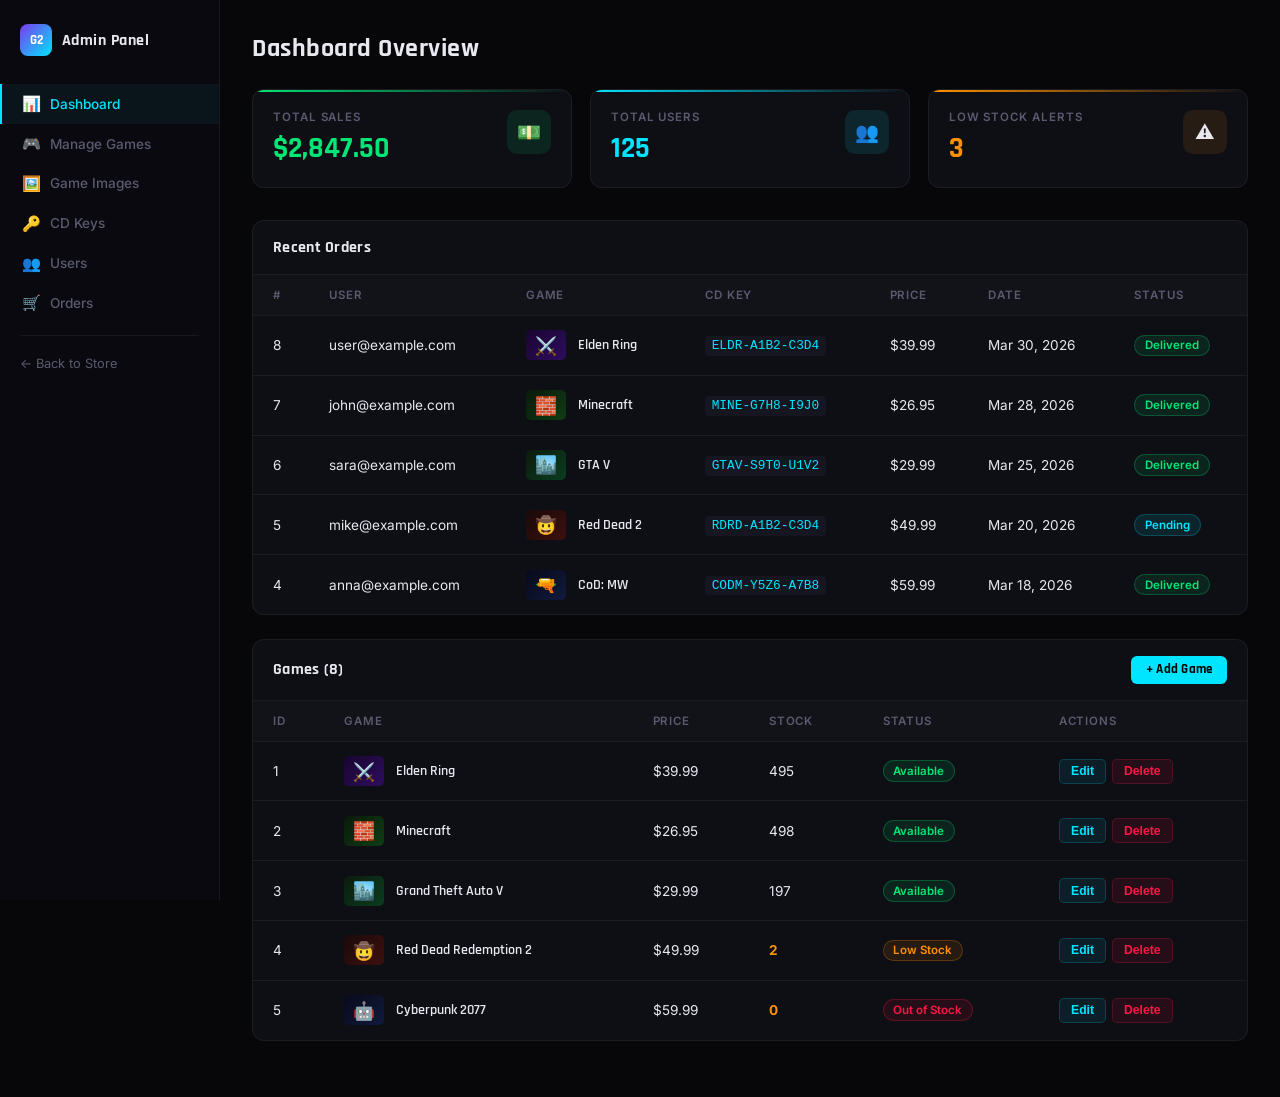
==== admin.html @ 98e9fcae "Add files via upload" ====
<!DOCTYPE html>
<html lang="en">
<head>
<meta charset="UTF-8">
<meta name="viewport" content="width=device-width,initial-scale=1">
<title>Admin Panel — GameHub Online Store</title>
<link href="https://fonts.googleapis.com/css2?family=Rajdhani:wght@500;600;700&family=Inter:wght@300;400;500;600&display=swap" rel="stylesheet">
<link rel="stylesheet" href="css/admin.css">
</head>
<body>

<!-- Sidebar -->
<aside class="sidebar">
  <div class="sidebar-logo">
    <div class="logo-mark">G2</div>
    <span class="logo-text">Admin Panel</span>
  </div>

  <a href="#" class="nav-item active"><span class="nav-icon">📊</span>Dashboard</a>
  <a href="#" class="nav-item"><span class="nav-icon">🎮</span>Manage Games</a>
  <a href="#" class="nav-item"><span class="nav-icon">🖼️</span>Game Images</a>
  <a href="#" class="nav-item"><span class="nav-icon">🔑</span>CD Keys</a>
  <a href="#" class="nav-item"><span class="nav-icon">👥</span>Users</a>
  <a href="#" class="nav-item"><span class="nav-icon">🛒</span>Orders</a>

  <div class="nav-divider"></div>
  <a href="index.html" class="nav-back">← Back to Store</a>
</aside>

<!-- Main -->
<main class="main">
  <h1 class="page-title">Dashboard Overview</h1>

  <!-- Stats -->
  <div class="stats-grid">
    <div class="stat-card sales">
      <div>
        <div class="stat-label">Total Sales</div>
        <div class="stat-value green">$2,847.50</div>
      </div>
      <div class="stat-icon si-green">💵</div>
    </div>
    <div class="stat-card users">
      <div>
        <div class="stat-label">Total Users</div>
        <div class="stat-value blue">125</div>
      </div>
      <div class="stat-icon si-blue">👥</div>
    </div>
    <div class="stat-card stock">
      <div>
        <div class="stat-label">Low Stock Alerts</div>
        <div class="stat-value orange">3</div>
      </div>
      <div class="stat-icon si-orange">⚠️</div>
    </div>
  </div>

  <!-- Recent Orders -->
  <div class="panel">
    <div class="panel-header">
      <span class="panel-title">Recent Orders</span>
    </div>
    <table>
      <thead>
        <tr>
          <th>#</th>
          <th>User</th>
          <th>Game</th>
          <th>CD Key</th>
          <th>Price</th>
          <th>Date</th>
          <th>Status</th>
        </tr>
      </thead>
      <tbody>
        <tr>
          <td>8</td>
          <td>user@example.com</td>
          <td><div class="game-cell"><div class="game-mini-img g1">⚔️</div><span class="game-mini-name">Elden Ring</span></div></td>
          <td><code>ELDR-A1B2-C3D4</code></td>
          <td>$39.99</td>
          <td>Mar 30, 2026</td>
          <td><span class="badge badge-green">Delivered</span></td>
        </tr>
        <tr>
          <td>7</td>
          <td>john@example.com</td>
          <td><div class="game-cell"><div class="game-mini-img g2">🧱</div><span class="game-mini-name">Minecraft</span></div></td>
          <td><code>MINE-G7H8-I9J0</code></td>
          <td>$26.95</td>
          <td>Mar 28, 2026</td>
          <td><span class="badge badge-green">Delivered</span></td>
        </tr>
        <tr>
          <td>6</td>
          <td>sara@example.com</td>
          <td><div class="game-cell"><div class="game-mini-img g3">🏙️</div><span class="game-mini-name">GTA V</span></div></td>
          <td><code>GTAV-S9T0-U1V2</code></td>
          <td>$29.99</td>
          <td>Mar 25, 2026</td>
          <td><span class="badge badge-green">Delivered</span></td>
        </tr>
        <tr>
          <td>5</td>
          <td>mike@example.com</td>
          <td><div class="game-cell"><div class="game-mini-img g4">🤠</div><span class="game-mini-name">Red Dead 2</span></div></td>
          <td><code>RDRD-A1B2-C3D4</code></td>
          <td>$49.99</td>
          <td>Mar 20, 2026</td>
          <td><span class="badge badge-blue">Pending</span></td>
        </tr>
        <tr>
          <td>4</td>
          <td>anna@example.com</td>
          <td><div class="game-cell"><div class="game-mini-img g5">🔫</div><span class="game-mini-name">CoD: MW</span></div></td>
          <td><code>CODM-Y5Z6-A7B8</code></td>
          <td>$59.99</td>
          <td>Mar 18, 2026</td>
          <td><span class="badge badge-green">Delivered</span></td>
        </tr>
      </tbody>
    </table>
  </div>

  <!-- Games table -->
  <div class="panel">
    <div class="panel-header">
      <span class="panel-title">Games (8)</span>
      <button class="btn-add">+ Add Game</button>
    </div>
    <table>
      <thead>
        <tr><th>ID</th><th>Game</th><th>Price</th><th>Stock</th><th>Status</th><th>Actions</th></tr>
      </thead>
      <tbody>
        <tr>
          <td>1</td>
          <td><div class="game-cell"><div class="game-mini-img g1">⚔️</div><span class="game-mini-name">Elden Ring</span></div></td>
          <td>$39.99</td>
          <td>495</td>
          <td><span class="badge badge-green">Available</span></td>
          <td><button class="btn-sm btn-edit">Edit</button><button class="btn-sm btn-del">Delete</button></td>
        </tr>
        <tr>
          <td>2</td>
          <td><div class="game-cell"><div class="game-mini-img g2">🧱</div><span class="game-mini-name">Minecraft</span></div></td>
          <td>$26.95</td>
          <td>498</td>
          <td><span class="badge badge-green">Available</span></td>
          <td><button class="btn-sm btn-edit">Edit</button><button class="btn-sm btn-del">Delete</button></td>
        </tr>
        <tr>
          <td>3</td>
          <td><div class="game-cell"><div class="game-mini-img g3">🏙️</div><span class="game-mini-name">Grand Theft Auto V</span></div></td>
          <td>$29.99</td>
          <td>197</td>
          <td><span class="badge badge-green">Available</span></td>
          <td><button class="btn-sm btn-edit">Edit</button><button class="btn-sm btn-del">Delete</button></td>
        </tr>
        <tr>
          <td>4</td>
          <td><div class="game-cell"><div class="game-mini-img g4">🤠</div><span class="game-mini-name">Red Dead Redemption 2</span></div></td>
          <td>$49.99</td>
          <td class="stock-low">2</td>
          <td><span class="badge badge-orange">Low Stock</span></td>
          <td><button class="btn-sm btn-edit">Edit</button><button class="btn-sm btn-del">Delete</button></td>
        </tr>
        <tr>
          <td>5</td>
          <td><div class="game-cell"><div class="game-mini-img g5">🤖</div><span class="game-mini-name">Cyberpunk 2077</span></div></td>
          <td>$59.99</td>
          <td class="stock-low">0</td>
          <td><span class="badge badge-red">Out of Stock</span></td>
          <td><button class="btn-sm btn-edit">Edit</button><button class="btn-sm btn-del">Delete</button></td>
        </tr>
      </tbody>
    </table>
  </div>

</main>

</body>
</html>
---- css/admin.css ----
*, *::before, *::after { margin: 0; padding: 0; box-sizing: border-box; }
:root {
  --bg: #070709; --surface: #0e0e15; --surface2: #161620;
  --sidebar: #09090f;
  --border: rgba(255,255,255,.06); --border2: rgba(255,255,255,.1);
  --accent: #00e5ff; --accent2: #7c3aed; --green: #00e676;
  --orange: #ff9100; --red: #ff1744;
  --text: #e8e8f0; --muted: #5a5a70;
}
body { font-family: 'Inter', sans-serif; background: var(--bg); color: var(--text); display: flex; min-height: 100vh; }

/* ── SIDEBAR ── */
.sidebar {
  width: 220px;
  background: var(--sidebar);
  border-right: 1px solid var(--border);
  display: flex;
  flex-direction: column;
  padding: 1.5rem 0;
  position: fixed;
  top: 0; left: 0; bottom: 0;
  z-index: 50;
}
.sidebar-logo {
  padding: 0 1.25rem 1.75rem;
  display: flex;
  align-items: center;
  gap: .6rem;
}
.logo-mark { width: 32px; height: 32px; background: linear-gradient(135deg, var(--accent2), var(--accent)); border-radius: 8px; display: flex; align-items: center; justify-content: center; font-family: 'Rajdhani', sans-serif; font-weight: 700; font-size: .82rem; color: #fff; flex-shrink: 0; }
.logo-text { font-family: 'Rajdhani', sans-serif; font-weight: 700; font-size: 1rem; color: var(--text); letter-spacing: .5px; }
.nav-item {
  display: flex;
  align-items: center;
  gap: .65rem;
  padding: .65rem 1.25rem;
  color: var(--muted);
  text-decoration: none;
  font-size: .85rem;
  font-weight: 500;
  transition: .15s;
  border-left: 2px solid transparent;
  cursor: pointer;
}
.nav-item:hover { color: var(--text); background: rgba(255,255,255,.03); }
.nav-item.active {
  color: var(--accent);
  background: rgba(0,229,255,.05);
  border-left-color: var(--accent);
}
.nav-icon { font-size: .95rem; width: 18px; text-align: center; }
.nav-divider { height: 1px; background: var(--border); margin: .75rem 1.25rem; }
.nav-back { display: flex; align-items: center; gap: .5rem; color: var(--muted); font-size: .8rem; padding: .5rem 1.25rem; text-decoration: none; }
.nav-back:hover { color: var(--text); }

/* ── MAIN ── */
.main { margin-left: 220px; flex: 1; padding: 2rem; min-width: 0; }
.page-title { font-family: 'Rajdhani', sans-serif; font-size: 1.6rem; font-weight: 700; margin-bottom: 1.5rem; letter-spacing: .5px; }

/* ── STATS ── */
.stats-grid { display: grid; grid-template-columns: repeat(3, 1fr); gap: 1.1rem; margin-bottom: 2rem; }
.stat-card {
  background: var(--surface);
  border: 1px solid var(--border);
  border-radius: 12px;
  padding: 1.25rem;
  display: flex;
  justify-content: space-between;
  align-items: flex-start;
  position: relative;
  overflow: hidden;
}
.stat-card::before {
  content: '';
  position: absolute;
  top: 0; left: 0; right: 0;
  height: 2px;
}
.stat-card.sales::before { background: linear-gradient(90deg, var(--green), transparent); }
.stat-card.users::before { background: linear-gradient(90deg, var(--accent), transparent); }
.stat-card.stock::before { background: linear-gradient(90deg, var(--orange), transparent); }
.stat-label { font-size: .72rem; font-weight: 600; color: var(--muted); text-transform: uppercase; letter-spacing: .08em; margin-bottom: .4rem; }
.stat-value { font-family: 'Rajdhani', sans-serif; font-size: 1.8rem; font-weight: 700; }
.stat-value.green { color: var(--green); }
.stat-value.blue { color: var(--accent); }
.stat-value.orange { color: var(--orange); }
.stat-icon { width: 44px; height: 44px; border-radius: 10px; display: flex; align-items: center; justify-content: center; font-size: 1.2rem; flex-shrink: 0; }
.si-green { background: rgba(0,230,118,.1); }
.si-blue { background: rgba(0,229,255,.1); }
.si-orange { background: rgba(255,145,0,.1); }

/* ── CARDS / TABLES ── */
.panel {
  background: var(--surface);
  border: 1px solid var(--border);
  border-radius: 12px;
  overflow: hidden;
  margin-bottom: 1.5rem;
}
.panel-header {
  padding: 1rem 1.25rem;
  border-bottom: 1px solid var(--border);
  display: flex;
  align-items: center;
  justify-content: space-between;
}
.panel-title { font-family: 'Rajdhani', sans-serif; font-weight: 700; font-size: 1rem; letter-spacing: .3px; }
.btn-add {
  background: var(--accent);
  color: #000;
  border: none;
  padding: .35rem .9rem;
  border-radius: 6px;
  font-family: 'Rajdhani', sans-serif;
  font-weight: 700;
  font-size: .82rem;
  cursor: pointer;
  letter-spacing: .3px;
  transition: .15s;
}
.btn-add:hover { background: #33eaff; }
table { width: 100%; border-collapse: collapse; }
th {
  padding: .8rem 1.25rem;
  text-align: left;
  font-size: .72rem;
  font-weight: 600;
  color: var(--muted);
  text-transform: uppercase;
  letter-spacing: .07em;
  border-bottom: 1px solid var(--border);
  background: rgba(255,255,255,.015);
}
td {
  padding: .9rem 1.25rem;
  border-bottom: 1px solid var(--border);
  font-size: .85rem;
  vertical-align: middle;
}
tr:last-child td { border-bottom: none; }
tr:hover td { background: rgba(255,255,255,.015); }

.game-cell { display: flex; align-items: center; gap: .75rem; }
.game-mini-img { width: 40px; height: 30px; border-radius: 5px; display: flex; align-items: center; justify-content: center; font-size: 1.1rem; flex-shrink: 0; }
.g1 { background: linear-gradient(135deg,#1a0530,#2d0d5e); }
.g2 { background: linear-gradient(135deg,#0a1a0a,#0f3d15); }
.g3 { background: linear-gradient(135deg,#0d1b0d,#0a3d1f); }
.g4 { background: linear-gradient(135deg,#1a0a0a,#3d100d); }
.g5 { background: linear-gradient(135deg,#080a1a,#101a3d); }
.game-mini-name { font-family: 'Rajdhani', sans-serif; font-weight: 600; font-size: .9rem; }

.badge { display: inline-block; padding: .18rem .6rem; border-radius: 20px; font-size: .72rem; font-weight: 600; }
.badge-green { background: rgba(0,230,118,.1); border: 1px solid rgba(0,230,118,.25); color: var(--green); }
.badge-red { background: rgba(255,23,68,.1); border: 1px solid rgba(255,23,68,.25); color: var(--red); }
.badge-blue { background: rgba(0,229,255,.1); border: 1px solid rgba(0,229,255,.2); color: var(--accent); }
.badge-orange { background: rgba(255,145,0,.1); border: 1px solid rgba(255,145,0,.25); color: var(--orange); }

.btn-sm { border: none; padding: .28rem .7rem; border-radius: 5px; font-size: .76rem; cursor: pointer; font-weight: 600; transition: .15s; }
.btn-del { background: rgba(255,23,68,.1); color: var(--red); border: 1px solid rgba(255,23,68,.2); }
.btn-del:hover { background: rgba(255,23,68,.2); }
.btn-edit { background: rgba(0,229,255,.08); color: var(--accent); border: 1px solid rgba(0,229,255,.18); margin-right: .35rem; }
.btn-edit:hover { background: rgba(0,229,255,.15); }

code { font-family: monospace; font-size: .8rem; background: var(--surface2); padding: .15rem .4rem; border-radius: 4px; color: var(--accent); }
.stock-low { color: var(--orange); font-weight: 700; }
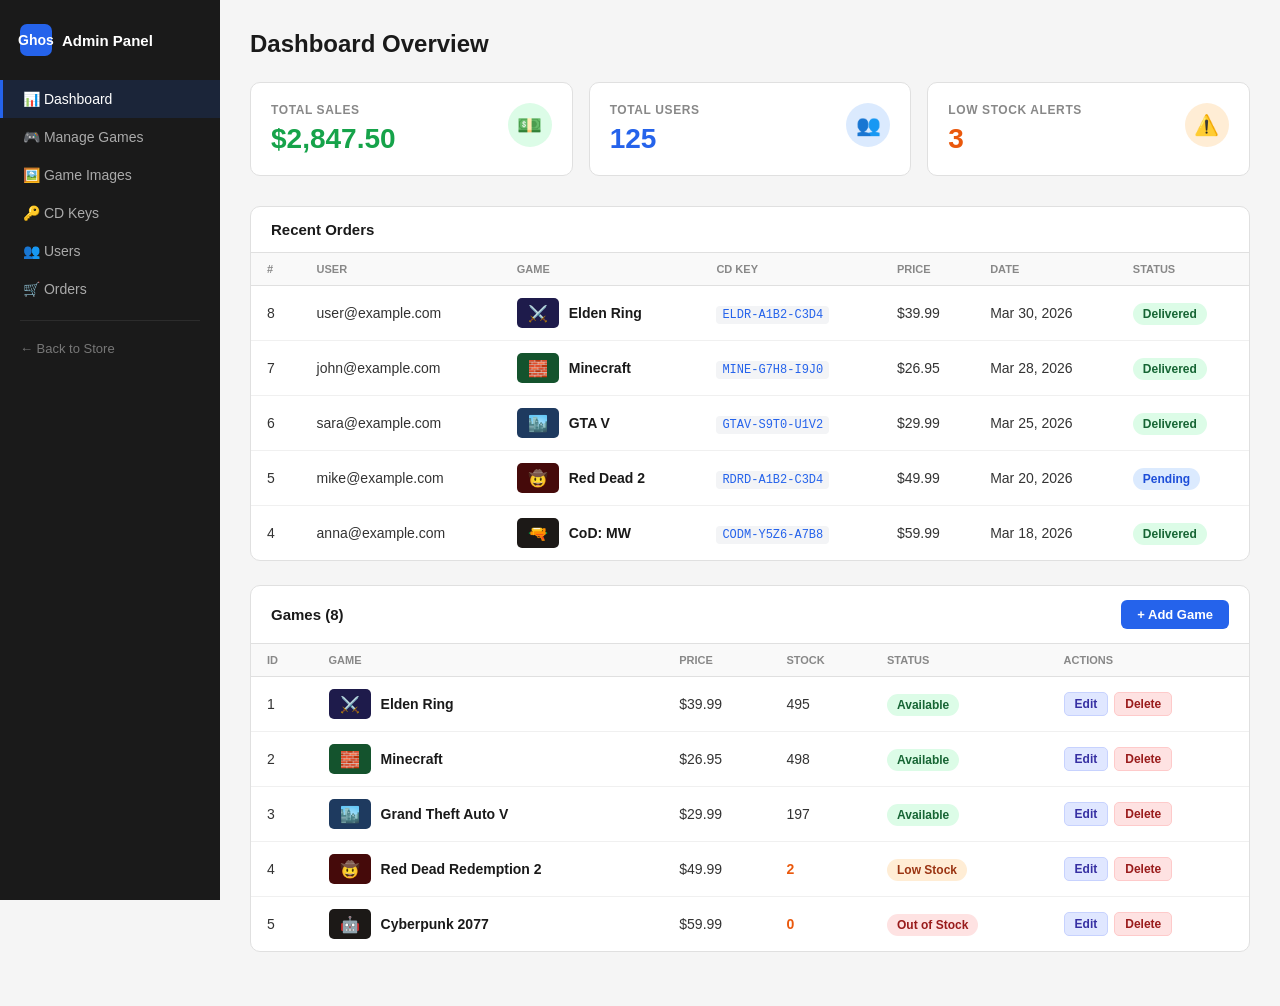
==== commit 8552a4b0: "Add files via upload" ====
--- a/admin.html
+++ b/admin.html
@@ -1,184 +1,180 @@
 <!DOCTYPE html>
 <html lang="en">
 <head>
-<meta charset="UTF-8">
-<meta name="viewport" content="width=device-width,initial-scale=1">
-<title>Admin Panel — GameHub Online Store</title>
-<link href="https://fonts.googleapis.com/css2?family=Rajdhani:wght@500;600;700&family=Inter:wght@300;400;500;600&display=swap" rel="stylesheet">
-<link rel="stylesheet" href="css/admin.css">
+    <meta charset="UTF-8">
+    <meta name="viewport" content="width=device-width, initial-scale=1.0">
+    <title>Admin Panel — GameHub Online Store</title>
+    <!-- No navbar.css — admin has its own sidebar instead -->
+    <link rel="stylesheet" href="css/admin.css">
+    <!-- Reuse badge styles from navbar.css -->
+    <link rel="stylesheet" href="css/navbar.css">
 </head>
 <body>
 
-<!-- Sidebar -->
-<aside class="sidebar">
-  <div class="sidebar-logo">
-    <div class="logo-mark">G2</div>
-    <span class="logo-text">Admin Panel</span>
-  </div>
+    <!-- SIDEBAR -->
+    <aside class="sidebar">
+        <div class="sidebar-logo">
+            <div class="logo-box">Ghos</div>
+            <span class="logo-name">Admin Panel</span>
+        </div>
+        <a href="#" class="sidebar-link active">📊 Dashboard</a>
+        <a href="#" class="sidebar-link">🎮 Manage Games</a>
+        <a href="#" class="sidebar-link">🖼️ Game Images</a>
+        <a href="#" class="sidebar-link">🔑 CD Keys</a>
+        <a href="#" class="sidebar-link">👥 Users</a>
+        <a href="#" class="sidebar-link">🛒 Orders</a>
+        <hr class="sidebar-divider">
+        <a href="index.html" class="sidebar-back">← Back to Store</a>
+    </aside>
 
-  <a href="#" class="nav-item active"><span class="nav-icon">📊</span>Dashboard</a>
-  <a href="#" class="nav-item"><span class="nav-icon">🎮</span>Manage Games</a>
-  <a href="#" class="nav-item"><span class="nav-icon">🖼️</span>Game Images</a>
-  <a href="#" class="nav-item"><span class="nav-icon">🔑</span>CD Keys</a>
-  <a href="#" class="nav-item"><span class="nav-icon">👥</span>Users</a>
-  <a href="#" class="nav-item"><span class="nav-icon">🛒</span>Orders</a>
 
-  <div class="nav-divider"></div>
-  <a href="index.html" class="nav-back">← Back to Store</a>
-</aside>
+    <!-- MAIN CONTENT -->
+    <main class="main-content">
+        <h1 class="page-title">Dashboard Overview</h1>
 
-<!-- Main -->
-<main class="main">
-  <h1 class="page-title">Dashboard Overview</h1>
+        <!-- Stats Row -->
+        <div class="stats-grid">
+            <div class="stat-card">
+                <div>
+                    <div class="stat-label">Total Sales</div>
+                    <div class="stat-value green">$2,847.50</div>
+                </div>
+                <div class="stat-icon icon-green">💵</div>
+            </div>
+            <div class="stat-card">
+                <div>
+                    <div class="stat-label">Total Users</div>
+                    <div class="stat-value blue">125</div>
+                </div>
+                <div class="stat-icon icon-blue">👥</div>
+            </div>
+            <div class="stat-card">
+                <div>
+                    <div class="stat-label">Low Stock Alerts</div>
+                    <div class="stat-value orange">3</div>
+                </div>
+                <div class="stat-icon icon-orange">⚠️</div>
+            </div>
+        </div>
 
-  <!-- Stats -->
-  <div class="stats-grid">
-    <div class="stat-card sales">
-      <div>
-        <div class="stat-label">Total Sales</div>
-        <div class="stat-value green">$2,847.50</div>
-      </div>
-      <div class="stat-icon si-green">💵</div>
-    </div>
-    <div class="stat-card users">
-      <div>
-        <div class="stat-label">Total Users</div>
-        <div class="stat-value blue">125</div>
-      </div>
-      <div class="stat-icon si-blue">👥</div>
-    </div>
-    <div class="stat-card stock">
-      <div>
-        <div class="stat-label">Low Stock Alerts</div>
-        <div class="stat-value orange">3</div>
-      </div>
-      <div class="stat-icon si-orange">⚠️</div>
-    </div>
-  </div>
+        <!-- Recent Orders Table -->
+        <div class="panel">
+            <div class="panel-header">
+                <span class="panel-title">Recent Orders</span>
+            </div>
+            <table class="data-table">
+                <thead>
+                    <tr>
+                        <th>#</th>
+                        <th>User</th>
+                        <th>Game</th>
+                        <th>CD Key</th>
+                        <th>Price</th>
+                        <th>Date</th>
+                        <th>Status</th>
+                    </tr>
+                </thead>
+                <tbody>
+                    <tr>
+                        <td>8</td>
+                        <td>user@example.com</td>
+                        <td><div class="game-cell"><div class="mini-img c1">⚔️</div><span class="mini-name">Elden Ring</span></div></td>
+                        <td><code>ELDR-A1B2-C3D4</code></td>
+                        <td>$39.99</td>
+                        <td>Mar 30, 2026</td>
+                        <td><span class="badge-green">Delivered</span></td>
+                    </tr>
+                    <tr>
+                        <td>7</td>
+                        <td>john@example.com</td>
+                        <td><div class="game-cell"><div class="mini-img c2">🧱</div><span class="mini-name">Minecraft</span></div></td>
+                        <td><code>MINE-G7H8-I9J0</code></td>
+                        <td>$26.95</td>
+                        <td>Mar 28, 2026</td>
+                        <td><span class="badge-green">Delivered</span></td>
+                    </tr>
+                    <tr>
+                        <td>6</td>
+                        <td>sara@example.com</td>
+                        <td><div class="game-cell"><div class="mini-img c3">🏙️</div><span class="mini-name">GTA V</span></div></td>
+                        <td><code>GTAV-S9T0-U1V2</code></td>
+                        <td>$29.99</td>
+                        <td>Mar 25, 2026</td>
+                        <td><span class="badge-green">Delivered</span></td>
+                    </tr>
+                    <tr>
+                        <td>5</td>
+                        <td>mike@example.com</td>
+                        <td><div class="game-cell"><div class="mini-img c4">🤠</div><span class="mini-name">Red Dead 2</span></div></td>
+                        <td><code>RDRD-A1B2-C3D4</code></td>
+                        <td>$49.99</td>
+                        <td>Mar 20, 2026</td>
+                        <td><span class="badge-blue">Pending</span></td>
+                    </tr>
+                    <tr>
+                        <td>4</td>
+                        <td>anna@example.com</td>
+                        <td><div class="game-cell"><div class="mini-img c5">🔫</div><span class="mini-name">CoD: MW</span></div></td>
+                        <td><code>CODM-Y5Z6-A7B8</code></td>
+                        <td>$59.99</td>
+                        <td>Mar 18, 2026</td>
+                        <td><span class="badge-green">Delivered</span></td>
+                    </tr>
+                </tbody>
+            </table>
+        </div>
 
-  <!-- Recent Orders -->
-  <div class="panel">
-    <div class="panel-header">
-      <span class="panel-title">Recent Orders</span>
-    </div>
-    <table>
-      <thead>
-        <tr>
-          <th>#</th>
-          <th>User</th>
-          <th>Game</th>
-          <th>CD Key</th>
-          <th>Price</th>
-          <th>Date</th>
-          <th>Status</th>
-        </tr>
-      </thead>
-      <tbody>
-        <tr>
-          <td>8</td>
-          <td>user@example.com</td>
-          <td><div class="game-cell"><div class="game-mini-img g1">⚔️</div><span class="game-mini-name">Elden Ring</span></div></td>
-          <td><code>ELDR-A1B2-C3D4</code></td>
-          <td>$39.99</td>
-          <td>Mar 30, 2026</td>
-          <td><span class="badge badge-green">Delivered</span></td>
-        </tr>
-        <tr>
-          <td>7</td>
-          <td>john@example.com</td>
-          <td><div class="game-cell"><div class="game-mini-img g2">🧱</div><span class="game-mini-name">Minecraft</span></div></td>
-          <td><code>MINE-G7H8-I9J0</code></td>
-          <td>$26.95</td>
-          <td>Mar 28, 2026</td>
-          <td><span class="badge badge-green">Delivered</span></td>
-        </tr>
-        <tr>
-          <td>6</td>
-          <td>sara@example.com</td>
-          <td><div class="game-cell"><div class="game-mini-img g3">🏙️</div><span class="game-mini-name">GTA V</span></div></td>
-          <td><code>GTAV-S9T0-U1V2</code></td>
-          <td>$29.99</td>
-          <td>Mar 25, 2026</td>
-          <td><span class="badge badge-green">Delivered</span></td>
-        </tr>
-        <tr>
-          <td>5</td>
-          <td>mike@example.com</td>
-          <td><div class="game-cell"><div class="game-mini-img g4">🤠</div><span class="game-mini-name">Red Dead 2</span></div></td>
-          <td><code>RDRD-A1B2-C3D4</code></td>
-          <td>$49.99</td>
-          <td>Mar 20, 2026</td>
-          <td><span class="badge badge-blue">Pending</span></td>
-        </tr>
-        <tr>
-          <td>4</td>
-          <td>anna@example.com</td>
-          <td><div class="game-cell"><div class="game-mini-img g5">🔫</div><span class="game-mini-name">CoD: MW</span></div></td>
-          <td><code>CODM-Y5Z6-A7B8</code></td>
-          <td>$59.99</td>
-          <td>Mar 18, 2026</td>
-          <td><span class="badge badge-green">Delivered</span></td>
-        </tr>
-      </tbody>
-    </table>
-  </div>
+        <!-- Games Table -->
+        <div class="panel">
+            <div class="panel-header">
+                <span class="panel-title">Games (8)</span>
+                <button class="btn-blue" style="padding: 7px 16px; font-size: 13px;">+ Add Game</button>
+            </div>
+            <table class="data-table">
+                <thead>
+                    <tr><th>ID</th><th>Game</th><th>Price</th><th>Stock</th><th>Status</th><th>Actions</th></tr>
+                </thead>
+                <tbody>
+                    <tr>
+                        <td>1</td>
+                        <td><div class="game-cell"><div class="mini-img c1">⚔️</div><span class="mini-name">Elden Ring</span></div></td>
+                        <td>$39.99</td><td>495</td>
+                        <td><span class="badge-green">Available</span></td>
+                        <td><button class="btn-sm-edit">Edit</button><button class="btn-sm-delete">Delete</button></td>
+                    </tr>
+                    <tr>
+                        <td>2</td>
+                        <td><div class="game-cell"><div class="mini-img c2">🧱</div><span class="mini-name">Minecraft</span></div></td>
+                        <td>$26.95</td><td>498</td>
+                        <td><span class="badge-green">Available</span></td>
+                        <td><button class="btn-sm-edit">Edit</button><button class="btn-sm-delete">Delete</button></td>
+                    </tr>
+                    <tr>
+                        <td>3</td>
+                        <td><div class="game-cell"><div class="mini-img c3">🏙️</div><span class="mini-name">Grand Theft Auto V</span></div></td>
+                        <td>$29.99</td><td>197</td>
+                        <td><span class="badge-green">Available</span></td>
+                        <td><button class="btn-sm-edit">Edit</button><button class="btn-sm-delete">Delete</button></td>
+                    </tr>
+                    <tr>
+                        <td>4</td>
+                        <td><div class="game-cell"><div class="mini-img c4">🤠</div><span class="mini-name">Red Dead Redemption 2</span></div></td>
+                        <td>$49.99</td><td class="stock-low">2</td>
+                        <td><span class="badge-orange">Low Stock</span></td>
+                        <td><button class="btn-sm-edit">Edit</button><button class="btn-sm-delete">Delete</button></td>
+                    </tr>
+                    <tr>
+                        <td>5</td>
+                        <td><div class="game-cell"><div class="mini-img c5">🤖</div><span class="mini-name">Cyberpunk 2077</span></div></td>
+                        <td>$59.99</td><td class="stock-low">0</td>
+                        <td><span class="badge-red">Out of Stock</span></td>
+                        <td><button class="btn-sm-edit">Edit</button><button class="btn-sm-delete">Delete</button></td>
+                    </tr>
+                </tbody>
+            </table>
+        </div>
 
-  <!-- Games table -->
-  <div class="panel">
-    <div class="panel-header">
-      <span class="panel-title">Games (8)</span>
-      <button class="btn-add">+ Add Game</button>
-    </div>
-    <table>
-      <thead>
-        <tr><th>ID</th><th>Game</th><th>Price</th><th>Stock</th><th>Status</th><th>Actions</th></tr>
-      </thead>
-      <tbody>
-        <tr>
-          <td>1</td>
-          <td><div class="game-cell"><div class="game-mini-img g1">⚔️</div><span class="game-mini-name">Elden Ring</span></div></td>
-          <td>$39.99</td>
-          <td>495</td>
-          <td><span class="badge badge-green">Available</span></td>
-          <td><button class="btn-sm btn-edit">Edit</button><button class="btn-sm btn-del">Delete</button></td>
-        </tr>
-        <tr>
-          <td>2</td>
-          <td><div class="game-cell"><div class="game-mini-img g2">🧱</div><span class="game-mini-name">Minecraft</span></div></td>
-          <td>$26.95</td>
-          <td>498</td>
-          <td><span class="badge badge-green">Available</span></td>
-          <td><button class="btn-sm btn-edit">Edit</button><button class="btn-sm btn-del">Delete</button></td>
-        </tr>
-        <tr>
-          <td>3</td>
-          <td><div class="game-cell"><div class="game-mini-img g3">🏙️</div><span class="game-mini-name">Grand Theft Auto V</span></div></td>
-          <td>$29.99</td>
-          <td>197</td>
-          <td><span class="badge badge-green">Available</span></td>
-          <td><button class="btn-sm btn-edit">Edit</button><button class="btn-sm btn-del">Delete</button></td>
-        </tr>
-        <tr>
-          <td>4</td>
-          <td><div class="game-cell"><div class="game-mini-img g4">🤠</div><span class="game-mini-name">Red Dead Redemption 2</span></div></td>
-          <td>$49.99</td>
-          <td class="stock-low">2</td>
-          <td><span class="badge badge-orange">Low Stock</span></td>
-          <td><button class="btn-sm btn-edit">Edit</button><button class="btn-sm btn-del">Delete</button></td>
-        </tr>
-        <tr>
-          <td>5</td>
-          <td><div class="game-cell"><div class="game-mini-img g5">🤖</div><span class="game-mini-name">Cyberpunk 2077</span></div></td>
-          <td>$59.99</td>
-          <td class="stock-low">0</td>
-          <td><span class="badge badge-red">Out of Stock</span></td>
-          <td><button class="btn-sm btn-edit">Edit</button><button class="btn-sm btn-del">Delete</button></td>
-        </tr>
-      </tbody>
-    </table>
-  </div>
-
-</main>
+    </main>
 
 </body>
 </html>
--- a/css/admin.css
+++ b/css/admin.css
@@ -1,165 +1,286 @@
-*, *::before, *::after { margin: 0; padding: 0; box-sizing: border-box; }
-:root {
-  --bg: #070709; --surface: #0e0e15; --surface2: #161620;
-  --sidebar: #09090f;
-  --border: rgba(255,255,255,.06); --border2: rgba(255,255,255,.1);
-  --accent: #00e5ff; --accent2: #7c3aed; --green: #00e676;
-  --orange: #ff9100; --red: #ff1744;
-  --text: #e8e8f0; --muted: #5a5a70;
-}
-body { font-family: 'Inter', sans-serif; background: var(--bg); color: var(--text); display: flex; min-height: 100vh; }
-
-/* ── SIDEBAR ── */
-.sidebar {
-  width: 220px;
-  background: var(--sidebar);
-  border-right: 1px solid var(--border);
-  display: flex;
-  flex-direction: column;
-  padding: 1.5rem 0;
-  position: fixed;
-  top: 0; left: 0; bottom: 0;
-  z-index: 50;
-}
-.sidebar-logo {
-  padding: 0 1.25rem 1.75rem;
-  display: flex;
-  align-items: center;
-  gap: .6rem;
-}
-.logo-mark { width: 32px; height: 32px; background: linear-gradient(135deg, var(--accent2), var(--accent)); border-radius: 8px; display: flex; align-items: center; justify-content: center; font-family: 'Rajdhani', sans-serif; font-weight: 700; font-size: .82rem; color: #fff; flex-shrink: 0; }
-.logo-text { font-family: 'Rajdhani', sans-serif; font-weight: 700; font-size: 1rem; color: var(--text); letter-spacing: .5px; }
-.nav-item {
-  display: flex;
-  align-items: center;
-  gap: .65rem;
-  padding: .65rem 1.25rem;
-  color: var(--muted);
-  text-decoration: none;
-  font-size: .85rem;
-  font-weight: 500;
-  transition: .15s;
-  border-left: 2px solid transparent;
-  cursor: pointer;
-}
-.nav-item:hover { color: var(--text); background: rgba(255,255,255,.03); }
-.nav-item.active {
-  color: var(--accent);
-  background: rgba(0,229,255,.05);
-  border-left-color: var(--accent);
-}
-.nav-icon { font-size: .95rem; width: 18px; text-align: center; }
-.nav-divider { height: 1px; background: var(--border); margin: .75rem 1.25rem; }
-.nav-back { display: flex; align-items: center; gap: .5rem; color: var(--muted); font-size: .8rem; padding: .5rem 1.25rem; text-decoration: none; }
-.nav-back:hover { color: var(--text); }
-
-/* ── MAIN ── */
-.main { margin-left: 220px; flex: 1; padding: 2rem; min-width: 0; }
-.page-title { font-family: 'Rajdhani', sans-serif; font-size: 1.6rem; font-weight: 700; margin-bottom: 1.5rem; letter-spacing: .5px; }
-
-/* ── STATS ── */
-.stats-grid { display: grid; grid-template-columns: repeat(3, 1fr); gap: 1.1rem; margin-bottom: 2rem; }
-.stat-card {
-  background: var(--surface);
-  border: 1px solid var(--border);
-  border-radius: 12px;
-  padding: 1.25rem;
-  display: flex;
-  justify-content: space-between;
-  align-items: flex-start;
-  position: relative;
-  overflow: hidden;
-}
-.stat-card::before {
-  content: '';
-  position: absolute;
-  top: 0; left: 0; right: 0;
-  height: 2px;
-}
-.stat-card.sales::before { background: linear-gradient(90deg, var(--green), transparent); }
-.stat-card.users::before { background: linear-gradient(90deg, var(--accent), transparent); }
-.stat-card.stock::before { background: linear-gradient(90deg, var(--orange), transparent); }
-.stat-label { font-size: .72rem; font-weight: 600; color: var(--muted); text-transform: uppercase; letter-spacing: .08em; margin-bottom: .4rem; }
-.stat-value { font-family: 'Rajdhani', sans-serif; font-size: 1.8rem; font-weight: 700; }
-.stat-value.green { color: var(--green); }
-.stat-value.blue { color: var(--accent); }
-.stat-value.orange { color: var(--orange); }
-.stat-icon { width: 44px; height: 44px; border-radius: 10px; display: flex; align-items: center; justify-content: center; font-size: 1.2rem; flex-shrink: 0; }
-.si-green { background: rgba(0,230,118,.1); }
-.si-blue { background: rgba(0,229,255,.1); }
-.si-orange { background: rgba(255,145,0,.1); }
-
-/* ── CARDS / TABLES ── */
-.panel {
-  background: var(--surface);
-  border: 1px solid var(--border);
-  border-radius: 12px;
-  overflow: hidden;
-  margin-bottom: 1.5rem;
-}
-.panel-header {
-  padding: 1rem 1.25rem;
-  border-bottom: 1px solid var(--border);
-  display: flex;
-  align-items: center;
-  justify-content: space-between;
-}
-.panel-title { font-family: 'Rajdhani', sans-serif; font-weight: 700; font-size: 1rem; letter-spacing: .3px; }
-.btn-add {
-  background: var(--accent);
-  color: #000;
-  border: none;
-  padding: .35rem .9rem;
-  border-radius: 6px;
-  font-family: 'Rajdhani', sans-serif;
-  font-weight: 700;
-  font-size: .82rem;
-  cursor: pointer;
-  letter-spacing: .3px;
-  transition: .15s;
-}
-.btn-add:hover { background: #33eaff; }
-table { width: 100%; border-collapse: collapse; }
-th {
-  padding: .8rem 1.25rem;
-  text-align: left;
-  font-size: .72rem;
-  font-weight: 600;
-  color: var(--muted);
-  text-transform: uppercase;
-  letter-spacing: .07em;
-  border-bottom: 1px solid var(--border);
-  background: rgba(255,255,255,.015);
-}
-td {
-  padding: .9rem 1.25rem;
-  border-bottom: 1px solid var(--border);
-  font-size: .85rem;
-  vertical-align: middle;
-}
-tr:last-child td { border-bottom: none; }
-tr:hover td { background: rgba(255,255,255,.015); }
-
-.game-cell { display: flex; align-items: center; gap: .75rem; }
-.game-mini-img { width: 40px; height: 30px; border-radius: 5px; display: flex; align-items: center; justify-content: center; font-size: 1.1rem; flex-shrink: 0; }
-.g1 { background: linear-gradient(135deg,#1a0530,#2d0d5e); }
-.g2 { background: linear-gradient(135deg,#0a1a0a,#0f3d15); }
-.g3 { background: linear-gradient(135deg,#0d1b0d,#0a3d1f); }
-.g4 { background: linear-gradient(135deg,#1a0a0a,#3d100d); }
-.g5 { background: linear-gradient(135deg,#080a1a,#101a3d); }
-.game-mini-name { font-family: 'Rajdhani', sans-serif; font-weight: 600; font-size: .9rem; }
-
-.badge { display: inline-block; padding: .18rem .6rem; border-radius: 20px; font-size: .72rem; font-weight: 600; }
-.badge-green { background: rgba(0,230,118,.1); border: 1px solid rgba(0,230,118,.25); color: var(--green); }
-.badge-red { background: rgba(255,23,68,.1); border: 1px solid rgba(255,23,68,.25); color: var(--red); }
-.badge-blue { background: rgba(0,229,255,.1); border: 1px solid rgba(0,229,255,.2); color: var(--accent); }
-.badge-orange { background: rgba(255,145,0,.1); border: 1px solid rgba(255,145,0,.25); color: var(--orange); }
-
-.btn-sm { border: none; padding: .28rem .7rem; border-radius: 5px; font-size: .76rem; cursor: pointer; font-weight: 600; transition: .15s; }
-.btn-del { background: rgba(255,23,68,.1); color: var(--red); border: 1px solid rgba(255,23,68,.2); }
-.btn-del:hover { background: rgba(255,23,68,.2); }
-.btn-edit { background: rgba(0,229,255,.08); color: var(--accent); border: 1px solid rgba(0,229,255,.18); margin-right: .35rem; }
-.btn-edit:hover { background: rgba(0,229,255,.15); }
-
-code { font-family: monospace; font-size: .8rem; background: var(--surface2); padding: .15rem .4rem; border-radius: 4px; color: var(--accent); }
-.stock-low { color: var(--orange); font-weight: 700; }+/* =============================================
+   admin.css — Admin Dashboard Page Styles
+   ============================================= */
+
+/* Admin page uses sidebar + main layout */
+body {
+    display: flex;
+    min-height: 100vh;
+    background-color: #f5f5f5;
+}
+
+/* ---- SIDEBAR ---- */
+.sidebar {
+    width: 220px;
+    background-color: #1a1a1a;
+    flex-shrink: 0;
+    display: flex;
+    flex-direction: column;
+    padding: 24px 0;
+    position: fixed;
+    top: 0;
+    left: 0;
+    bottom: 0;
+}
+
+.sidebar-logo {
+    display: flex;
+    align-items: center;
+    gap: 10px;
+    padding: 0 20px 24px;
+}
+
+.sidebar-logo .logo-box {
+    background-color: #2563eb;
+    color: white;
+    font-weight: bold;
+    font-size: 14px;
+    width: 32px;
+    height: 32px;
+    border-radius: 7px;
+    display: flex;
+    align-items: center;
+    justify-content: center;
+}
+
+.sidebar-logo .logo-name {
+    font-size: 15px;
+    font-weight: bold;
+    color: white;
+}
+
+/* Each sidebar navigation link */
+.sidebar-link {
+    display: flex;
+    align-items: center;
+    gap: 10px;
+    padding: 11px 20px;
+    color: #aaaaaa;
+    text-decoration: none;
+    font-size: 14px;
+    font-weight: 500;
+    border-left: 3px solid transparent;
+}
+
+.sidebar-link:hover {
+    color: white;
+    background-color: rgba(255, 255, 255, 0.05);
+}
+
+/* Currently selected link */
+.sidebar-link.active {
+    color: white;
+    background-color: rgba(37, 99, 235, 0.15);
+    border-left-color: #2563eb;
+}
+
+.sidebar-divider {
+    border: none;
+    border-top: 1px solid rgba(255, 255, 255, 0.08);
+    margin: 12px 20px;
+}
+
+.sidebar-back {
+    display: block;
+    padding: 8px 20px;
+    color: #777777;
+    text-decoration: none;
+    font-size: 13px;
+}
+
+.sidebar-back:hover {
+    color: #aaaaaa;
+}
+
+/* ---- MAIN CONTENT AREA ---- */
+.main-content {
+    margin-left: 220px;
+    flex: 1;
+    padding: 30px;
+}
+
+/* ---- STATS CARDS ---- */
+.stats-grid {
+    display: grid;
+    grid-template-columns: repeat(3, 1fr);
+    gap: 16px;
+    margin-bottom: 30px;
+}
+
+.stat-card {
+    background-color: white;
+    border: 1px solid #e0e0e0;
+    border-radius: 10px;
+    padding: 20px;
+    display: flex;
+    justify-content: space-between;
+    align-items: flex-start;
+}
+
+.stat-label {
+    font-size: 12px;
+    color: #888888;
+    font-weight: bold;
+    text-transform: uppercase;
+    letter-spacing: 0.05em;
+    margin-bottom: 6px;
+}
+
+.stat-value {
+    font-size: 28px;
+    font-weight: bold;
+}
+
+.stat-value.green  { color: #16a34a; }
+.stat-value.blue   { color: #2563eb; }
+.stat-value.orange { color: #ea580c; }
+
+.stat-icon {
+    width: 44px;
+    height: 44px;
+    border-radius: 50%;
+    display: flex;
+    align-items: center;
+    justify-content: center;
+    font-size: 20px;
+}
+
+.icon-green  { background-color: #dcfce7; }
+.icon-blue   { background-color: #dbeafe; }
+.icon-orange { background-color: #ffedd5; }
+
+/* ---- DATA PANELS ---- */
+.panel {
+    background-color: white;
+    border: 1px solid #e0e0e0;
+    border-radius: 10px;
+    overflow: hidden;
+    margin-bottom: 24px;
+}
+
+.panel-header {
+    padding: 14px 20px;
+    border-bottom: 1px solid #e0e0e0;
+    display: flex;
+    align-items: center;
+    justify-content: space-between;
+}
+
+.panel-title {
+    font-size: 15px;
+    font-weight: bold;
+    color: #1a1a1a;
+}
+
+/* ---- DATA TABLE ---- */
+.data-table {
+    width: 100%;
+    border-collapse: collapse;
+}
+
+.data-table th {
+    background-color: #f9f9f9;
+    padding: 10px 16px;
+    text-align: left;
+    font-size: 11px;
+    font-weight: bold;
+    color: #888888;
+    text-transform: uppercase;
+    border-bottom: 1px solid #e0e0e0;
+}
+
+.data-table td {
+    padding: 12px 16px;
+    border-bottom: 1px solid #f0f0f0;
+    font-size: 14px;
+    vertical-align: middle;
+}
+
+.data-table tr:last-child td {
+    border-bottom: none;
+}
+
+.data-table tr:hover td {
+    background-color: #fafafa;
+}
+
+/* Small game image + name inside table */
+.game-cell {
+    display: flex;
+    align-items: center;
+    gap: 10px;
+}
+
+.mini-img {
+    width: 42px;
+    height: 30px;
+    border-radius: 5px;
+    display: flex;
+    align-items: center;
+    justify-content: center;
+    font-size: 16px;
+    flex-shrink: 0;
+}
+
+/* Colors for each mini image */
+.c1 { background-color: #1e1b4b; }
+.c2 { background-color: #14532d; }
+.c3 { background-color: #1e3a5f; }
+.c4 { background-color: #450a0a; }
+.c5 { background-color: #1c1917; }
+
+.mini-name {
+    font-size: 14px;
+    font-weight: bold;
+    color: #1a1a1a;
+}
+
+/* Key code styling */
+code {
+    background-color: #f3f4f6;
+    padding: 2px 6px;
+    border-radius: 4px;
+    font-size: 12px;
+    color: #2563eb;
+}
+
+/* Low stock in red/orange */
+.stock-low {
+    color: #ea580c;
+    font-weight: bold;
+}
+
+/* Small action buttons in the table */
+.btn-sm-edit {
+    background-color: #e0e7ff;
+    color: #3730a3;
+    border: 1px solid #c7d2fe;
+    padding: 4px 10px;
+    border-radius: 5px;
+    font-size: 12px;
+    font-weight: bold;
+    cursor: pointer;
+    margin-right: 6px;
+}
+
+.btn-sm-delete {
+    background-color: #fee2e2;
+    color: #991b1b;
+    border: 1px solid #fecaca;
+    padding: 4px 10px;
+    border-radius: 5px;
+    font-size: 12px;
+    font-weight: bold;
+    cursor: pointer;
+}
+
+.btn-sm-edit:hover   { background-color: #c7d2fe; }
+.btn-sm-delete:hover { background-color: #fecaca; }
+
+/* Page title inside main content */
+.page-title {
+    font-size: 24px;
+    font-weight: bold;
+    margin-bottom: 24px;
+    color: #1a1a1a;
+}
--- a/css/navbar.css
+++ b/css/navbar.css
@@ -0,0 +1,209 @@
+/* =============================================
+   navbar.css — Shared Navigation Bar Styles
+   Link this in every page alongside the
+   page-specific CSS file.
+   ============================================= */
+
+/* Remove default browser spacing */
+* {
+    margin: 0;
+    padding: 0;
+    box-sizing: border-box;
+}
+
+/* Basic body */
+body {
+    font-family: Arial, sans-serif;
+    background-color: #f5f5f5;
+    color: #333333;
+}
+
+/* The navigation bar */
+.navbar {
+    background-color: #ffffff;
+    border-bottom: 2px solid #e0e0e0;
+    padding: 12px 30px;
+    display: flex;
+    align-items: center;
+    justify-content: space-between;
+    position: sticky;
+    top: 0;
+    z-index: 100;
+}
+
+/* Logo (icon + text) */
+.navbar-logo {
+    display: flex;
+    align-items: center;
+    gap: 10px;
+    text-decoration: none;
+}
+
+.navbar-logo .logo-box {
+    background-color: #2563eb;
+    color: white;
+    font-weight: bold;
+    font-size: 14px;
+    width: 36px;
+    height: 36px;
+    border-radius: 8px;
+    display: flex;
+    align-items: center;
+    justify-content: center;
+}
+
+.navbar-logo .logo-name {
+    font-size: 18px;
+    font-weight: bold;
+    color: #333333;
+}
+
+/* Search box */
+.navbar-search input {
+    width: 320px;
+    padding: 8px 14px;
+    border: 1px solid #cccccc;
+    border-radius: 6px;
+    font-size: 14px;
+    outline: none;
+}
+
+.navbar-search input:focus {
+    border-color: #2563eb;
+}
+
+/* Right side links */
+.navbar-links {
+    display: flex;
+    align-items: center;
+    gap: 16px;
+}
+
+.navbar-links a {
+    text-decoration: none;
+    color: #555555;
+    font-size: 14px;
+    font-weight: 500;
+}
+
+.navbar-links a:hover {
+    color: #2563eb;
+}
+
+/* Cart button */
+.cart-link {
+    display: flex;
+    align-items: center;
+    gap: 6px;
+    background-color: #f0f0f0;
+    border: 1px solid #dddddd;
+    border-radius: 6px;
+    padding: 6px 14px;
+    text-decoration: none;
+    color: #333333;
+    font-size: 14px;
+    font-weight: 500;
+}
+
+.cart-link:hover {
+    background-color: #e0e0e0;
+}
+
+/* Cart item count badge */
+.cart-badge {
+    background-color: #2563eb;
+    color: white;
+    font-size: 11px;
+    font-weight: bold;
+    width: 18px;
+    height: 18px;
+    border-radius: 50%;
+    display: flex;
+    align-items: center;
+    justify-content: center;
+}
+
+/* Footer */
+.footer {
+    background-color: #ffffff;
+    border-top: 1px solid #e0e0e0;
+    padding: 20px 30px;
+    text-align: center;
+    color: #888888;
+    font-size: 13px;
+    margin-top: 60px;
+}
+
+/* ---- SHARED BUTTONS ---- */
+.btn-blue {
+    background-color: #2563eb;
+    color: white;
+    border: none;
+    padding: 10px 20px;
+    border-radius: 6px;
+    font-size: 14px;
+    font-weight: bold;
+    cursor: pointer;
+    text-decoration: none;
+    display: inline-block;
+}
+.btn-blue:hover { background-color: #1d4ed8; }
+
+.btn-dark {
+    background-color: #1a1a1a;
+    color: white;
+    border: none;
+    padding: 8px 16px;
+    border-radius: 6px;
+    font-size: 13px;
+    font-weight: bold;
+    cursor: pointer;
+    text-decoration: none;
+    display: inline-block;
+}
+.btn-dark:hover { background-color: #2563eb; }
+
+.btn-white {
+    background-color: white;
+    color: #333333;
+    border: 1px solid #cccccc;
+    padding: 10px 20px;
+    border-radius: 6px;
+    font-size: 14px;
+    font-weight: bold;
+    cursor: pointer;
+    text-decoration: none;
+    display: inline-block;
+}
+.btn-white:hover { background-color: #f0f0f0; }
+
+.btn-gray {
+    background-color: #cccccc;
+    color: #888888;
+    border: none;
+    padding: 8px 16px;
+    border-radius: 6px;
+    font-size: 13px;
+    cursor: not-allowed;
+    display: inline-block;
+}
+
+/* ---- SHARED BADGES ---- */
+.badge-green  { background-color: #dcfce7; color: #166534; padding: 4px 10px; border-radius: 20px; font-size: 12px; font-weight: bold; }
+.badge-red    { background-color: #fee2e2; color: #991b1b; padding: 4px 10px; border-radius: 20px; font-size: 12px; font-weight: bold; }
+.badge-blue   { background-color: #dbeafe; color: #1d4ed8; padding: 4px 10px; border-radius: 20px; font-size: 12px; font-weight: bold; }
+.badge-orange { background-color: #ffedd5; color: #9a3412; padding: 4px 10px; border-radius: 20px; font-size: 12px; font-weight: bold; }
+
+/* ---- PAGE WRAPPER ---- */
+.page-wrapper {
+    max-width: 1100px;
+    margin: 0 auto;
+    padding: 30px 20px;
+}
+
+.page-title {
+    font-size: 24px;
+    font-weight: bold;
+    margin-bottom: 24px;
+    color: #1a1a1a;
+}
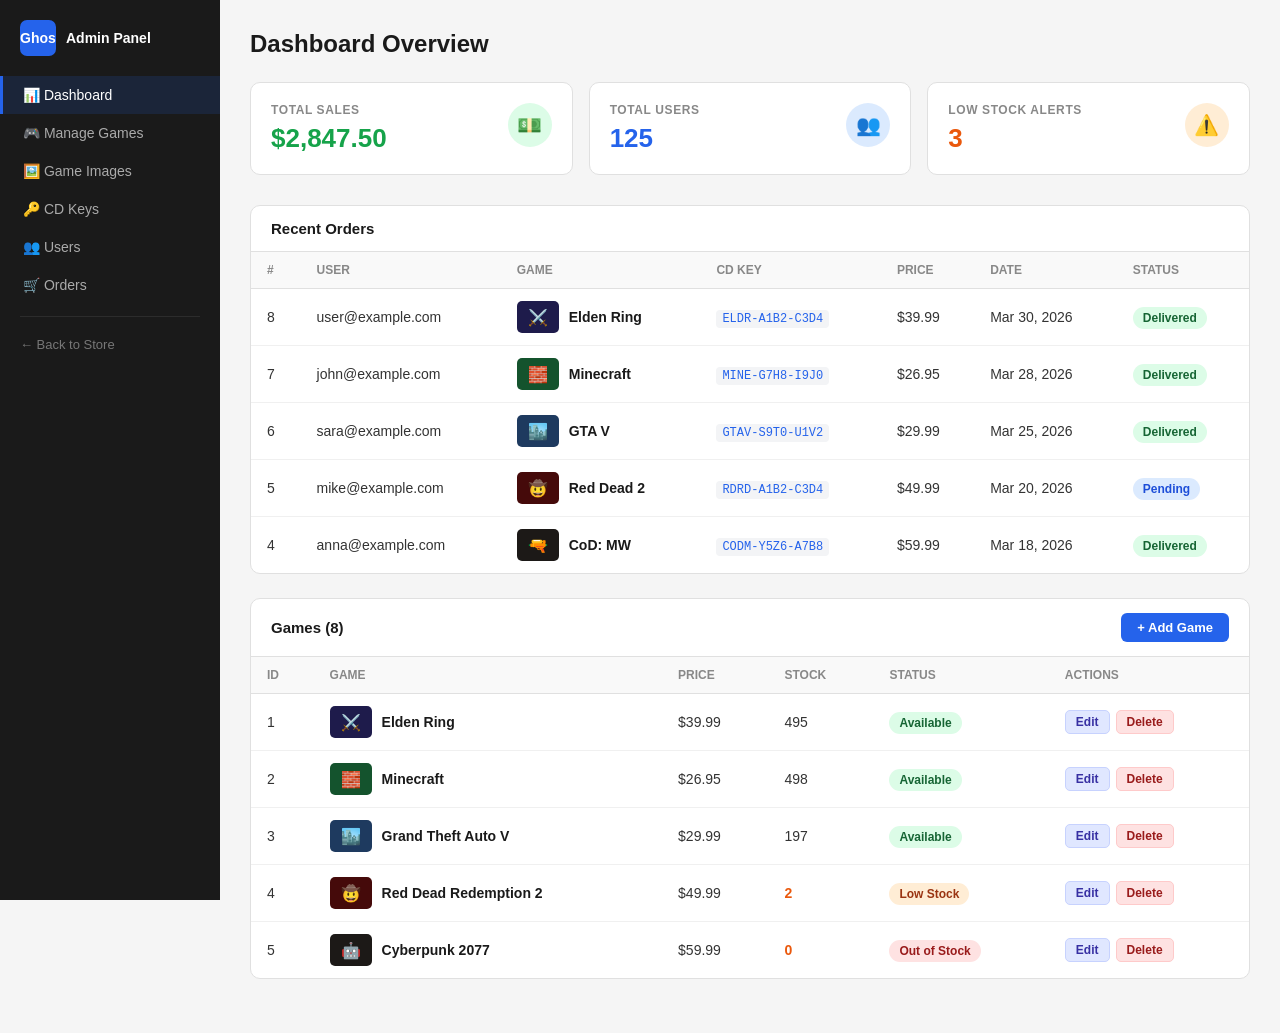
==== commit 181850e9: "update css" ====
--- a/admin.html
+++ b/admin.html
@@ -5,7 +5,11 @@
     <meta name="viewport" content="width=device-width, initial-scale=1.0">
     <title>Admin Panel — GameHub Online Store</title>
     <!-- No navbar.css — admin has its own sidebar instead -->
+    
+    <link rel="stylesheet" href="css/navbar.css">
+    <link rel="stylesheet" href="css/dashboard-layout.css">
     <link rel="stylesheet" href="css/admin.css">
+
     <!-- Reuse badge styles from navbar.css -->
     <link rel="stylesheet" href="css/navbar.css">
 </head>
--- a/css/navbar.css
+++ b/css/navbar.css
@@ -13,7 +13,7 @@
 
 /* Basic body */
 body {
-    font-family: Arial, sans-serif;
+    font-family: Arial, sans-serif, "Noto Color Emoji", "Apple Color Emoji", "Segoe UI Emoji";
     background-color: #f5f5f5;
     color: #333333;
 }
@@ -28,7 +28,6 @@
     justify-content: space-between;
     position: sticky;
     top: 0;
-    z-index: 100;
 }
 
 /* Logo (icon + text) */
--- a/css/dashboard-layout.css
+++ b/css/dashboard-layout.css
@@ -0,0 +1,316 @@
+/* =============================================
+   dashboard-layout.css — Shared Dashboard Styles
+   Link this file in both admin.html and business-dashboard.html
+   ============================================= */
+
+/* Basic Layout Reset */
+* {
+    box-sizing: border-box;
+}
+
+body {
+    display: flex;
+    min-height: 100vh;
+    background-color: #f5f5f5;
+    font-family: Arial, sans-serif;
+    margin: 0;
+    padding: 0;
+    color: #333333;
+}
+
+/* =============================================
+   SIDEBAR
+   ============================================= */
+.sidebar {
+    width: 220px;
+    background-color: #1a1a1a;
+    flex-shrink: 0;
+    display: flex;
+    flex-direction: column;
+    padding: 20px 0;
+    position: fixed;
+    top: 0;
+    left: 0;
+    bottom: 0;
+}
+
+.sidebar-logo {
+    display: flex;
+    align-items: center;
+    gap: 10px;
+    padding: 0 20px 20px;
+}
+
+.sidebar-logo .logo-box {
+    background-color: #2563eb;
+    color: white;
+    font-weight: bold;
+    font-size: 14px;
+    width: 36px;
+    height: 36px;
+    border-radius: 7px;
+    display: flex;
+    align-items: center;
+    justify-content: center;
+}
+
+.sidebar-logo .logo-name {
+    font-size: 14px;
+    font-weight: bold;
+    color: white;
+}
+
+.sidebar-subtitle {
+    padding: 0 20px 20px;
+    font-size: 12px;
+    color: #777777;
+    margin-top: -10px;
+}
+
+.sidebar-link {
+    display: flex;
+    align-items: center;
+    gap: 10px;
+    padding: 11px 20px;
+    color: #aaaaaa;
+    text-decoration: none;
+    font-size: 14px;
+    font-weight: 500;
+    border-left: 3px solid transparent;
+}
+
+.sidebar-link:hover {
+    color: white;
+    background-color: rgba(255, 255, 255, 0.05);
+}
+
+.sidebar-link.active {
+    color: white;
+    background-color: rgba(37, 99, 235, 0.15);
+    border-left-color: #2563eb;
+}
+
+.sidebar-divider {
+    border: none;
+    border-top: 1px solid rgba(255, 255, 255, 0.08);
+    margin: 12px 20px;
+}
+
+.sidebar-back {
+    display: block;
+    padding: 8px 20px;
+    color: #777777;
+    text-decoration: none;
+    font-size: 13px;
+}
+
+.sidebar-back:hover {
+    color: #aaaaaa;
+}
+
+/* =============================================
+   MAIN CONTENT AREA
+   ============================================= */
+.main-content {
+    margin-left: 220px;
+    flex: 1;
+    padding: 30px;
+}
+
+.page-title {
+    font-size: 24px;
+    font-weight: bold;
+    margin-bottom: 24px;
+    color: #1a1a1a;
+}
+
+/* =============================================
+   STATS CARDS
+   ============================================= */
+/* Targets both stats-grid (Admin) and stats-row (Business) */
+.stats-grid, .stats-row {
+    display: grid;
+    grid-template-columns: repeat(3, 1fr);
+    gap: 16px;
+    margin-bottom: 30px;
+}
+
+.stat-card {
+    background-color: white;
+    border: 1px solid #e0e0e0;
+    border-radius: 10px;
+    padding: 20px;
+    display: flex;
+    justify-content: space-between;
+    align-items: flex-start;
+}
+
+.stat-label {
+    font-size: 12px;
+    color: #888888;
+    font-weight: bold;
+    text-transform: uppercase;
+    letter-spacing: 0.05em;
+    margin-bottom: 6px;
+}
+
+.stat-value {
+    font-size: 26px;
+    font-weight: bold;
+}
+
+.stat-value.green  { color: #16a34a; }
+.stat-value.blue   { color: #2563eb; }
+.stat-value.purple { color: #7c3aed; }
+.stat-value.orange { color: #ea580c; }
+
+.stat-icon {
+    width: 44px;
+    height: 44px;
+    border-radius: 50%;
+    display: flex;
+    align-items: center;
+    justify-content: center;
+    font-size: 20px;
+}
+
+.icon-green  { background-color: #dcfce7; }
+.icon-blue   { background-color: #dbeafe; }
+.icon-purple { background-color: #ede9fe; }
+.icon-orange { background-color: #ffedd5; }
+
+/* =============================================
+   DATA PANELS
+   ============================================= */
+.panel {
+    background-color: white;
+    border: 1px solid #e0e0e0;
+    border-radius: 10px;
+    overflow: hidden;
+    margin-bottom: 24px;
+}
+
+.panel-header {
+    padding: 14px 20px;
+    border-bottom: 1px solid #e0e0e0;
+    display: flex;
+    align-items: center;
+    justify-content: space-between;
+}
+
+.panel-title {
+    font-size: 15px;
+    font-weight: bold;
+    color: #1a1a1a;
+}
+
+/* =============================================
+   DATA TABLE
+   ============================================= */
+.data-table {
+    width: 100%;
+    border-collapse: collapse;
+}
+
+.data-table th {
+    background-color: #f9f9f9;
+    padding: 11px 16px;
+    text-align: left;
+    font-size: 12px;
+    font-weight: bold;
+    color: #888888;
+    text-transform: uppercase;
+    border-bottom: 1px solid #e0e0e0;
+}
+
+.data-table td {
+    padding: 12px 16px;
+    border-bottom: 1px solid #f0f0f0;
+    font-size: 14px;
+    vertical-align: middle;
+}
+
+.data-table tr:last-child td {
+    border-bottom: none;
+}
+
+.data-table tr:hover td {
+    background-color: #fafafa;
+}
+
+/* Empty state message */
+.empty-row {
+    text-align: center;
+    color: #aaaaaa;
+    font-size: 14px;
+    padding: 30px !important;
+}
+
+/* =============================================
+   TABLE UTILITIES (Images, Buttons, etc.)
+   ============================================= */
+.game-cell {
+    display: flex;
+    align-items: center;
+    gap: 10px;
+}
+
+/* Shared image styles */
+.mini-img, .game-mini-img {
+    width: 42px;
+    height: 32px;
+    border-radius: 5px;
+    display: flex;
+    align-items: center;
+    justify-content: center;
+    font-size: 16px;
+    flex-shrink: 0;
+}
+
+.mini-name, .game-mini-name {
+    font-size: 14px;
+    font-weight: bold;
+    color: #1a1a1a;
+}
+
+/* Small action buttons in tables */
+.btn-sm-edit, .btn-edit {
+    background-color: #e0e7ff;
+    color: #3730a3;
+    border: 1px solid #c7d2fe;
+    padding: 4px 10px;
+    border-radius: 5px;
+    font-size: 12px;
+    font-weight: bold;
+    cursor: pointer;
+    margin-right: 6px;
+}
+
+.btn-sm-delete, .btn-delete {
+    background-color: #fee2e2;
+    color: #991b1b;
+    border: 1px solid #fecaca;
+    padding: 4px 10px;
+    border-radius: 5px;
+    font-size: 12px;
+    font-weight: bold;
+    cursor: pointer;
+}
+
+.btn-sm-edit:hover, .btn-edit:hover     { background-color: #c7d2fe; }
+.btn-sm-delete:hover, .btn-delete:hover { background-color: #fecaca; }
+
+/* Low stock indicator */
+.stock-low {
+    color: #ea580c;
+    font-weight: bold;
+}
+
+/* Key code styling */
+code {
+    background-color: #f3f4f6;
+    padding: 2px 6px;
+    border-radius: 4px;
+    font-size: 12px;
+    color: #2563eb;
+}
--- a/css/admin.css
+++ b/css/admin.css
@@ -1,226 +1,6 @@
 /* =============================================
    admin.css — Admin Dashboard Page Styles
    ============================================= */
-
-/* Admin page uses sidebar + main layout */
-body {
-    display: flex;
-    min-height: 100vh;
-    background-color: #f5f5f5;
-}
-
-/* ---- SIDEBAR ---- */
-.sidebar {
-    width: 220px;
-    background-color: #1a1a1a;
-    flex-shrink: 0;
-    display: flex;
-    flex-direction: column;
-    padding: 24px 0;
-    position: fixed;
-    top: 0;
-    left: 0;
-    bottom: 0;
-}
-
-.sidebar-logo {
-    display: flex;
-    align-items: center;
-    gap: 10px;
-    padding: 0 20px 24px;
-}
-
-.sidebar-logo .logo-box {
-    background-color: #2563eb;
-    color: white;
-    font-weight: bold;
-    font-size: 14px;
-    width: 32px;
-    height: 32px;
-    border-radius: 7px;
-    display: flex;
-    align-items: center;
-    justify-content: center;
-}
-
-.sidebar-logo .logo-name {
-    font-size: 15px;
-    font-weight: bold;
-    color: white;
-}
-
-/* Each sidebar navigation link */
-.sidebar-link {
-    display: flex;
-    align-items: center;
-    gap: 10px;
-    padding: 11px 20px;
-    color: #aaaaaa;
-    text-decoration: none;
-    font-size: 14px;
-    font-weight: 500;
-    border-left: 3px solid transparent;
-}
-
-.sidebar-link:hover {
-    color: white;
-    background-color: rgba(255, 255, 255, 0.05);
-}
-
-/* Currently selected link */
-.sidebar-link.active {
-    color: white;
-    background-color: rgba(37, 99, 235, 0.15);
-    border-left-color: #2563eb;
-}
-
-.sidebar-divider {
-    border: none;
-    border-top: 1px solid rgba(255, 255, 255, 0.08);
-    margin: 12px 20px;
-}
-
-.sidebar-back {
-    display: block;
-    padding: 8px 20px;
-    color: #777777;
-    text-decoration: none;
-    font-size: 13px;
-}
-
-.sidebar-back:hover {
-    color: #aaaaaa;
-}
-
-/* ---- MAIN CONTENT AREA ---- */
-.main-content {
-    margin-left: 220px;
-    flex: 1;
-    padding: 30px;
-}
-
-/* ---- STATS CARDS ---- */
-.stats-grid {
-    display: grid;
-    grid-template-columns: repeat(3, 1fr);
-    gap: 16px;
-    margin-bottom: 30px;
-}
-
-.stat-card {
-    background-color: white;
-    border: 1px solid #e0e0e0;
-    border-radius: 10px;
-    padding: 20px;
-    display: flex;
-    justify-content: space-between;
-    align-items: flex-start;
-}
-
-.stat-label {
-    font-size: 12px;
-    color: #888888;
-    font-weight: bold;
-    text-transform: uppercase;
-    letter-spacing: 0.05em;
-    margin-bottom: 6px;
-}
-
-.stat-value {
-    font-size: 28px;
-    font-weight: bold;
-}
-
-.stat-value.green  { color: #16a34a; }
-.stat-value.blue   { color: #2563eb; }
-.stat-value.orange { color: #ea580c; }
-
-.stat-icon {
-    width: 44px;
-    height: 44px;
-    border-radius: 50%;
-    display: flex;
-    align-items: center;
-    justify-content: center;
-    font-size: 20px;
-}
-
-.icon-green  { background-color: #dcfce7; }
-.icon-blue   { background-color: #dbeafe; }
-.icon-orange { background-color: #ffedd5; }
-
-/* ---- DATA PANELS ---- */
-.panel {
-    background-color: white;
-    border: 1px solid #e0e0e0;
-    border-radius: 10px;
-    overflow: hidden;
-    margin-bottom: 24px;
-}
-
-.panel-header {
-    padding: 14px 20px;
-    border-bottom: 1px solid #e0e0e0;
-    display: flex;
-    align-items: center;
-    justify-content: space-between;
-}
-
-.panel-title {
-    font-size: 15px;
-    font-weight: bold;
-    color: #1a1a1a;
-}
-
-/* ---- DATA TABLE ---- */
-.data-table {
-    width: 100%;
-    border-collapse: collapse;
-}
-
-.data-table th {
-    background-color: #f9f9f9;
-    padding: 10px 16px;
-    text-align: left;
-    font-size: 11px;
-    font-weight: bold;
-    color: #888888;
-    text-transform: uppercase;
-    border-bottom: 1px solid #e0e0e0;
-}
-
-.data-table td {
-    padding: 12px 16px;
-    border-bottom: 1px solid #f0f0f0;
-    font-size: 14px;
-    vertical-align: middle;
-}
-
-.data-table tr:last-child td {
-    border-bottom: none;
-}
-
-.data-table tr:hover td {
-    background-color: #fafafa;
-}
-
-/* Small game image + name inside table */
-.game-cell {
-    display: flex;
-    align-items: center;
-    gap: 10px;
-}
-
-.mini-img {
-    width: 42px;
-    height: 30px;
-    border-radius: 5px;
-    display: flex;
-    align-items: center;
-    justify-content: center;
-    font-size: 16px;
-    flex-shrink: 0;
-}
 
 /* Colors for each mini image */
 .c1 { background-color: #1e1b4b; }
@@ -228,59 +8,3 @@
 .c3 { background-color: #1e3a5f; }
 .c4 { background-color: #450a0a; }
 .c5 { background-color: #1c1917; }
-
-.mini-name {
-    font-size: 14px;
-    font-weight: bold;
-    color: #1a1a1a;
-}
-
-/* Key code styling */
-code {
-    background-color: #f3f4f6;
-    padding: 2px 6px;
-    border-radius: 4px;
-    font-size: 12px;
-    color: #2563eb;
-}
-
-/* Low stock in red/orange */
-.stock-low {
-    color: #ea580c;
-    font-weight: bold;
-}
-
-/* Small action buttons in the table */
-.btn-sm-edit {
-    background-color: #e0e7ff;
-    color: #3730a3;
-    border: 1px solid #c7d2fe;
-    padding: 4px 10px;
-    border-radius: 5px;
-    font-size: 12px;
-    font-weight: bold;
-    cursor: pointer;
-    margin-right: 6px;
-}
-
-.btn-sm-delete {
-    background-color: #fee2e2;
-    color: #991b1b;
-    border: 1px solid #fecaca;
-    padding: 4px 10px;
-    border-radius: 5px;
-    font-size: 12px;
-    font-weight: bold;
-    cursor: pointer;
-}
-
-.btn-sm-edit:hover   { background-color: #c7d2fe; }
-.btn-sm-delete:hover { background-color: #fecaca; }
-
-/* Page title inside main content */
-.page-title {
-    font-size: 24px;
-    font-weight: bold;
-    margin-bottom: 24px;
-    color: #1a1a1a;
-}
--- a/css/navbar.css
+++ b/css/navbar.css
@@ -13,7 +13,7 @@
 
 /* Basic body */
 body {
-    font-family: Arial, sans-serif;
+    font-family: Arial, sans-serif, "Noto Color Emoji", "Apple Color Emoji", "Segoe UI Emoji";
     background-color: #f5f5f5;
     color: #333333;
 }
@@ -28,7 +28,6 @@
     justify-content: space-between;
     position: sticky;
     top: 0;
-    z-index: 100;
 }
 
 /* Logo (icon + text) */
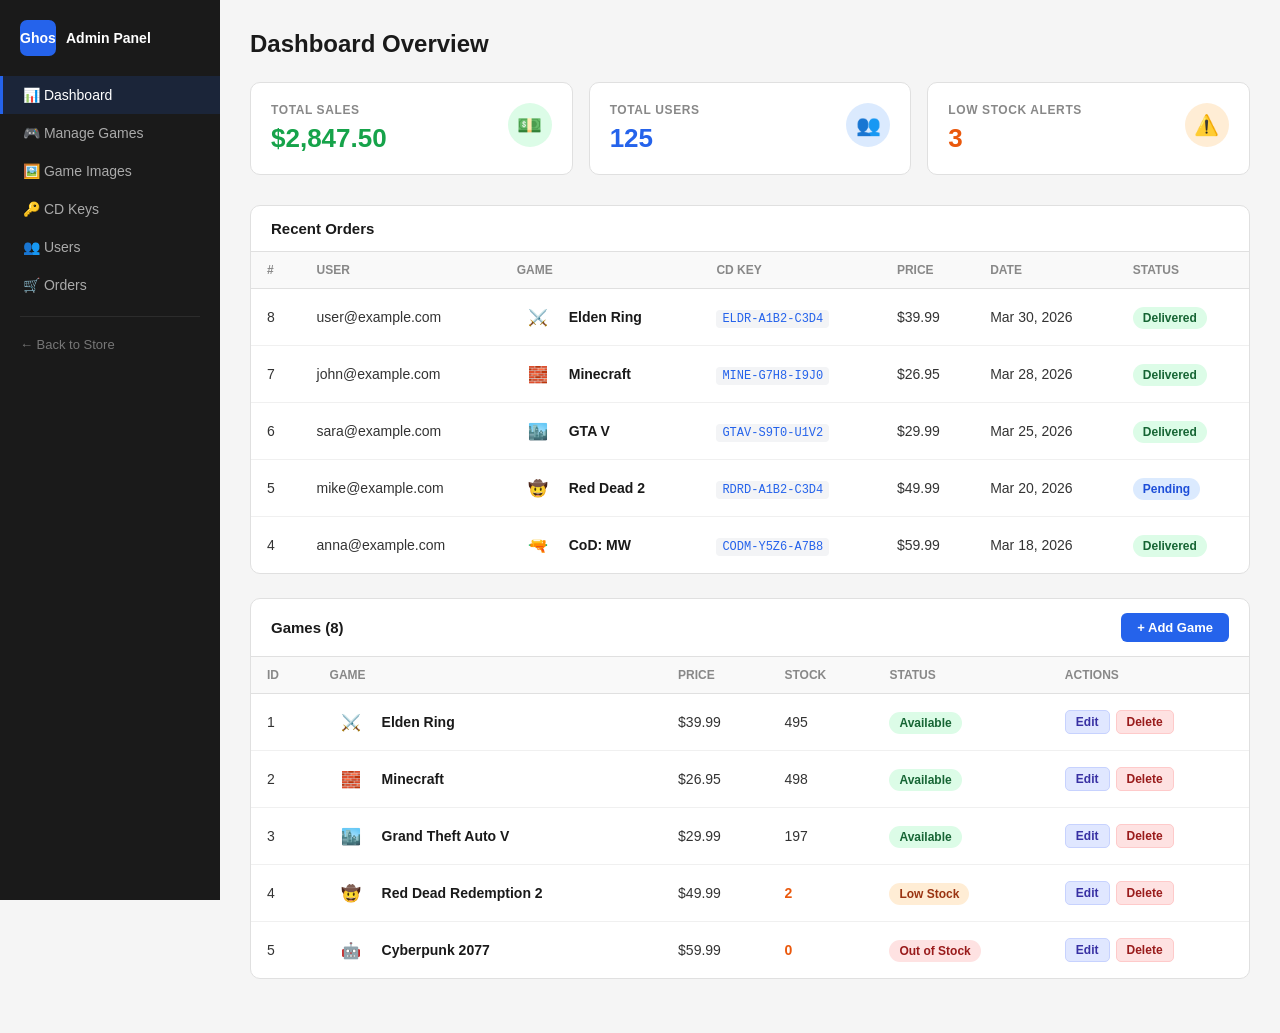
==== commit f7143fc2: "remove seller dashboard from business.html page" ====
--- a/admin.html
+++ b/admin.html
@@ -8,7 +8,6 @@
     
     <link rel="stylesheet" href="css/navbar.css">
     <link rel="stylesheet" href="css/dashboard-layout.css">
-    <link rel="stylesheet" href="css/admin.css">
 
     <!-- Reuse badge styles from navbar.css -->
     <link rel="stylesheet" href="css/navbar.css">
--- a/css/navbar.css
+++ b/css/navbar.css
@@ -206,3 +206,15 @@
     margin-bottom: 24px;
     color: #1a1a1a;
 }
+
+
+
+/* ---- SHARED THUMBNAIL COLORS ---- */
+.bg-purple { background-color: #1e1b4b; }
+.bg-green  { background-color: #14532d; }
+.bg-dark   { background-color: #1c1917; }
+.bg-blue   { background-color: #1e3a5f; }
+.bg-red    { background-color: #450a0a; }
+.bg-navy   { background-color: #0c1a35; }
+.bg-black  { background-color: #1a1a1a; }
+.bg-forest { background-color: #0f2318; }
--- a/css/navbar.css
+++ b/css/navbar.css
@@ -206,3 +206,15 @@
     margin-bottom: 24px;
     color: #1a1a1a;
 }
+
+
+
+/* ---- SHARED THUMBNAIL COLORS ---- */
+.bg-purple { background-color: #1e1b4b; }
+.bg-green  { background-color: #14532d; }
+.bg-dark   { background-color: #1c1917; }
+.bg-blue   { background-color: #1e3a5f; }
+.bg-red    { background-color: #450a0a; }
+.bg-navy   { background-color: #0c1a35; }
+.bg-black  { background-color: #1a1a1a; }
+.bg-forest { background-color: #0f2318; }
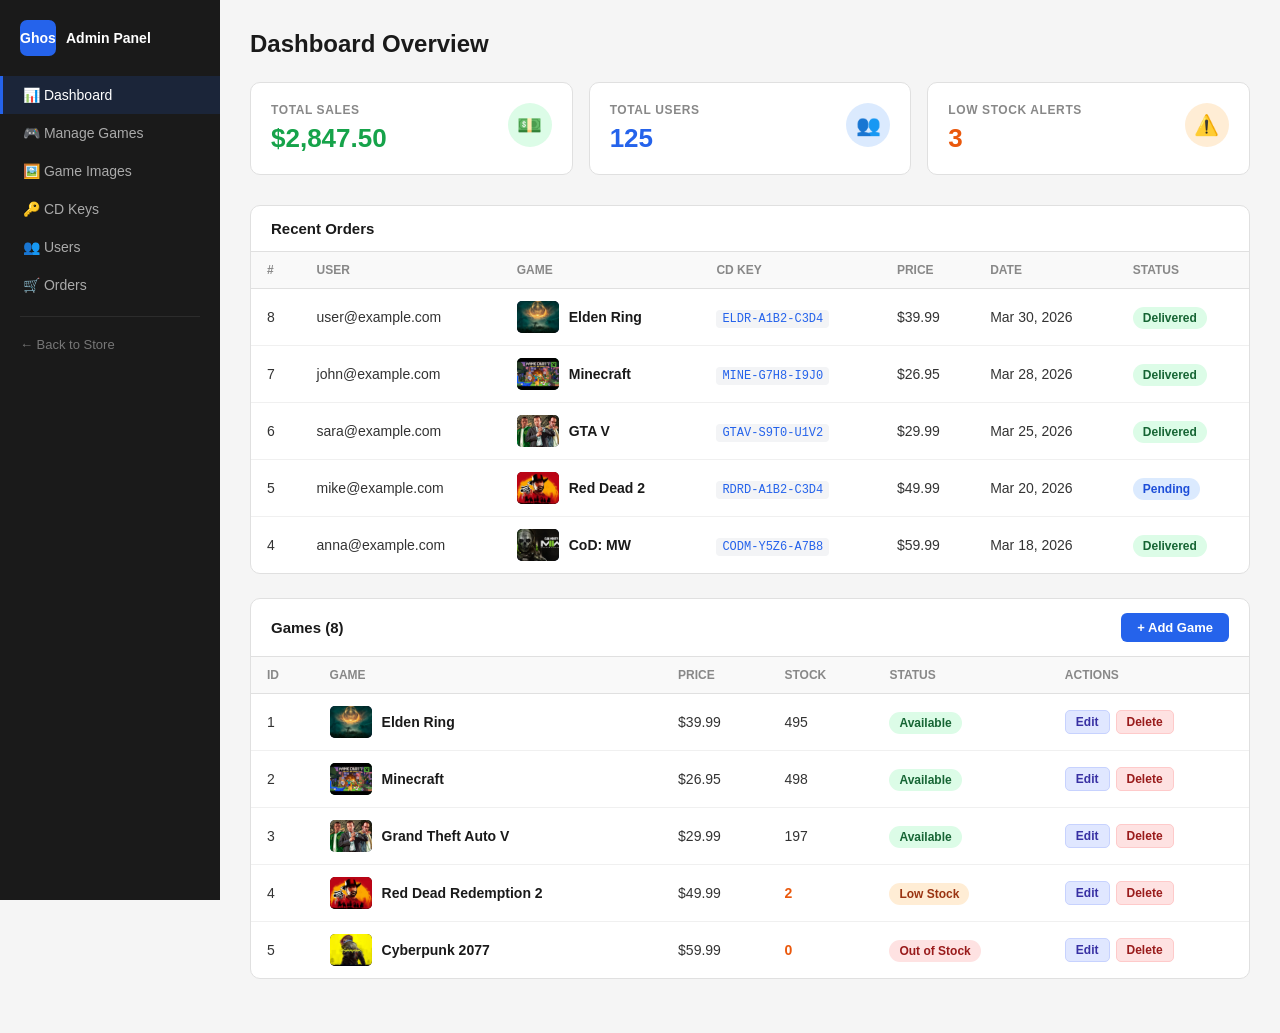
==== commit 855cce34: "add image to admin and bussiness dashboard" ====
--- a/admin.html
+++ b/admin.html
@@ -77,11 +77,12 @@
                         <th>Status</th>
                     </tr>
                 </thead>
-                <tbody>
+                
+            <tbody>
                     <tr>
                         <td>8</td>
                         <td>user@example.com</td>
-                        <td><div class="game-cell"><div class="mini-img c1">⚔️</div><span class="mini-name">Elden Ring</span></div></td>
+                        <td><div class="game-cell"><div class="mini-img bg-purple"><img src="images/Elden Ring/cover.jpg" alt=""></div><span class="mini-name">Elden Ring</span></div></td>
                         <td><code>ELDR-A1B2-C3D4</code></td>
                         <td>$39.99</td>
                         <td>Mar 30, 2026</td>
@@ -90,7 +91,7 @@
                     <tr>
                         <td>7</td>
                         <td>john@example.com</td>
-                        <td><div class="game-cell"><div class="mini-img c2">🧱</div><span class="mini-name">Minecraft</span></div></td>
+                        <td><div class="game-cell"><div class="mini-img bg-green"><img src="images/Minecraft/cover.jpg" alt=""></div><span class="mini-name">Minecraft</span></div></td>
                         <td><code>MINE-G7H8-I9J0</code></td>
                         <td>$26.95</td>
                         <td>Mar 28, 2026</td>
@@ -99,7 +100,7 @@
                     <tr>
                         <td>6</td>
                         <td>sara@example.com</td>
-                        <td><div class="game-cell"><div class="mini-img c3">🏙️</div><span class="mini-name">GTA V</span></div></td>
+                        <td><div class="game-cell"><div class="mini-img bg-blue"><img src="images/Grand Theft Auto V/cover.jpg" alt=""></div><span class="mini-name">GTA V</span></div></td>
                         <td><code>GTAV-S9T0-U1V2</code></td>
                         <td>$29.99</td>
                         <td>Mar 25, 2026</td>
@@ -108,7 +109,7 @@
                     <tr>
                         <td>5</td>
                         <td>mike@example.com</td>
-                        <td><div class="game-cell"><div class="mini-img c4">🤠</div><span class="mini-name">Red Dead 2</span></div></td>
+                        <td><div class="game-cell"><div class="mini-img bg-red"><img src="images/Red Dead Redemption 2/cover.jpg" alt=""></div><span class="mini-name">Red Dead 2</span></div></td>
                         <td><code>RDRD-A1B2-C3D4</code></td>
                         <td>$49.99</td>
                         <td>Mar 20, 2026</td>
@@ -117,14 +118,13 @@
                     <tr>
                         <td>4</td>
                         <td>anna@example.com</td>
-                        <td><div class="game-cell"><div class="mini-img c5">🔫</div><span class="mini-name">CoD: MW</span></div></td>
+                        <td><div class="game-cell"><div class="mini-img bg-navy"><img src="images/Call of Duty: MW/cover.jpg" alt=""></div><span class="mini-name">CoD: MW</span></div></td>
                         <td><code>CODM-Y5Z6-A7B8</code></td>
                         <td>$59.99</td>
                         <td>Mar 18, 2026</td>
                         <td><span class="badge-green">Delivered</span></td>
                     </tr>
-                </tbody>
-            </table>
+                </tbody></table>
         </div>
 
         <!-- Games Table -->
@@ -140,35 +140,35 @@
                 <tbody>
                     <tr>
                         <td>1</td>
-                        <td><div class="game-cell"><div class="mini-img c1">⚔️</div><span class="mini-name">Elden Ring</span></div></td>
+                        <td><div class="game-cell"><div class="mini-img bg-purple"><img src="images/Elden Ring/cover.jpg" alt=""></div><span class="mini-name">Elden Ring</span></div></td>
                         <td>$39.99</td><td>495</td>
                         <td><span class="badge-green">Available</span></td>
                         <td><button class="btn-sm-edit">Edit</button><button class="btn-sm-delete">Delete</button></td>
                     </tr>
                     <tr>
                         <td>2</td>
-                        <td><div class="game-cell"><div class="mini-img c2">🧱</div><span class="mini-name">Minecraft</span></div></td>
+                        <td><div class="game-cell"><div class="mini-img bg-green"><img src="images/Minecraft/cover.jpg" alt=""></div><span class="mini-name">Minecraft</span></div></td>
                         <td>$26.95</td><td>498</td>
                         <td><span class="badge-green">Available</span></td>
                         <td><button class="btn-sm-edit">Edit</button><button class="btn-sm-delete">Delete</button></td>
                     </tr>
                     <tr>
                         <td>3</td>
-                        <td><div class="game-cell"><div class="mini-img c3">🏙️</div><span class="mini-name">Grand Theft Auto V</span></div></td>
+                        <td><div class="game-cell"><div class="mini-img bg-blue"><img src="images/Grand Theft Auto V/cover.jpg" alt=""></div><span class="mini-name">Grand Theft Auto V</span></div></td>
                         <td>$29.99</td><td>197</td>
                         <td><span class="badge-green">Available</span></td>
                         <td><button class="btn-sm-edit">Edit</button><button class="btn-sm-delete">Delete</button></td>
                     </tr>
                     <tr>
                         <td>4</td>
-                        <td><div class="game-cell"><div class="mini-img c4">🤠</div><span class="mini-name">Red Dead Redemption 2</span></div></td>
+                        <td><div class="game-cell"><div class="mini-img bg-red"><img src="images/Red Dead Redemption 2/cover.jpg" alt=""></div><span class="mini-name">Red Dead Redemption 2</span></div></td>
                         <td>$49.99</td><td class="stock-low">2</td>
                         <td><span class="badge-orange">Low Stock</span></td>
                         <td><button class="btn-sm-edit">Edit</button><button class="btn-sm-delete">Delete</button></td>
                     </tr>
                     <tr>
                         <td>5</td>
-                        <td><div class="game-cell"><div class="mini-img c5">🤖</div><span class="mini-name">Cyberpunk 2077</span></div></td>
+                        <td><div class="game-cell"><div class="mini-img bg-dark"><img src="images/Cyberpunk 2077/cover.jpg" alt=""></div><span class="mini-name">Cyberpunk 2077</span></div></td>
                         <td>$59.99</td><td class="stock-low">0</td>
                         <td><span class="badge-red">Out of Stock</span></td>
                         <td><button class="btn-sm-edit">Edit</button><button class="btn-sm-delete">Delete</button></td>
--- a/css/dashboard-layout.css
+++ b/css/dashboard-layout.css
@@ -265,6 +265,15 @@
     justify-content: center;
     font-size: 16px;
     flex-shrink: 0;
+}
+/* Force the images to shrink and fit perfectly inside their tiny containers */
+.mini-img img, 
+.game-mini-img img, 
+.game-thumb img {
+    width: 100%;
+    height: 100%;
+    object-fit: cover;
+    border-radius: 5px;
 }
 
 .mini-name, .game-mini-name {
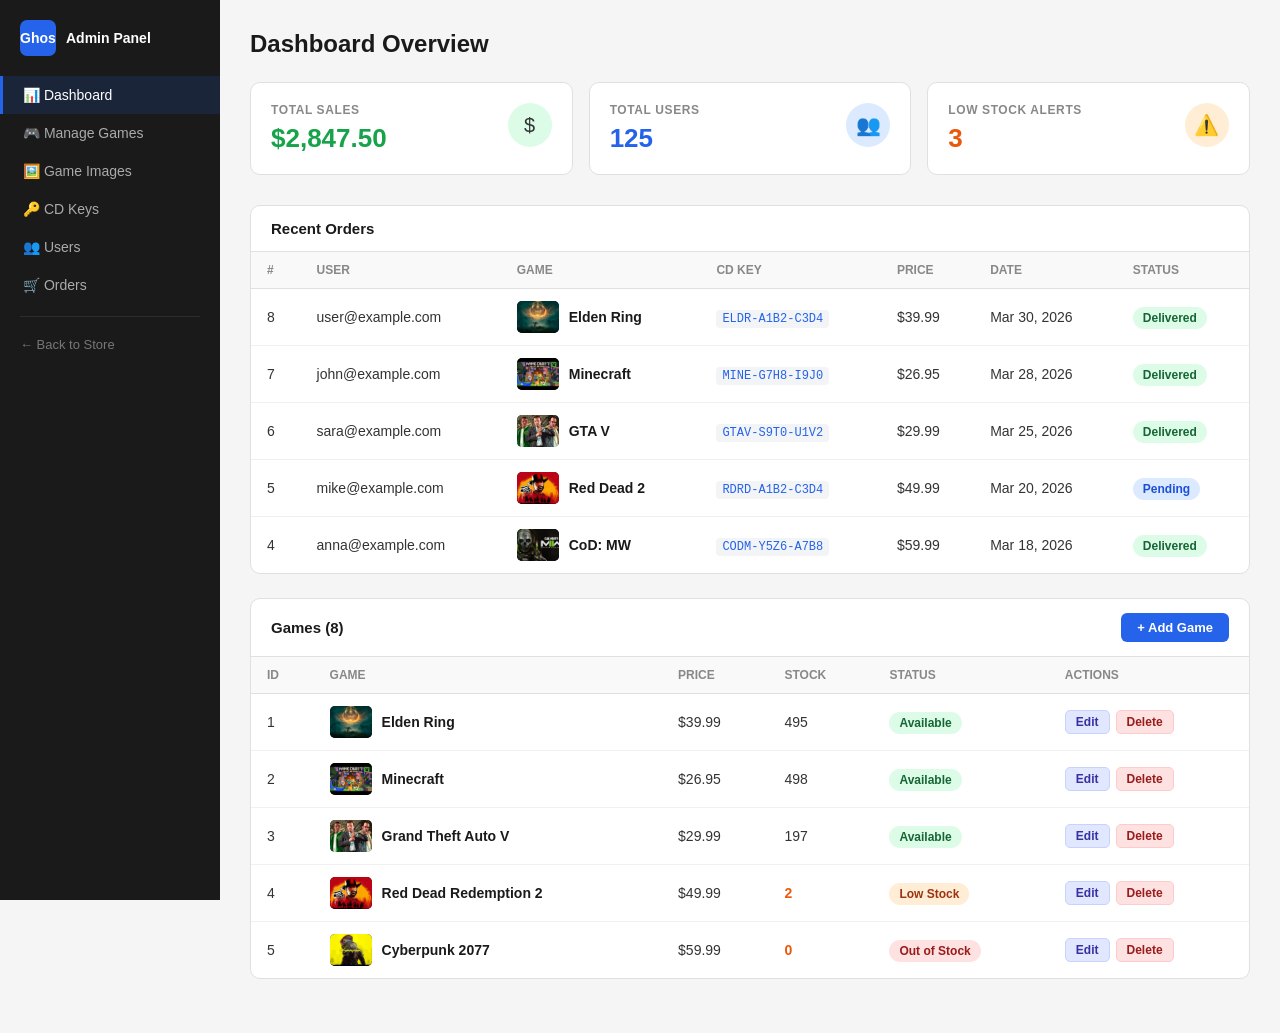
==== commit ea06dec1: "add admin dashboard button" ====
--- a/admin.html
+++ b/admin.html
@@ -1,183 +1,183 @@
 <!DOCTYPE html>
 <html lang="en">
-<head>
-    <meta charset="UTF-8">
-    <meta name="viewport" content="width=device-width, initial-scale=1.0">
-    <title>Admin Panel — GameHub Online Store</title>
-    <!-- No navbar.css — admin has its own sidebar instead -->
-    
-    <link rel="stylesheet" href="css/navbar.css">
-    <link rel="stylesheet" href="css/dashboard-layout.css">
+    <head>
+        <meta charset="UTF-8">
+        <meta name="viewport" content="width=device-width, initial-scale=1.0">
+        <title>Admin Panel — GameHub Online Store</title>
+        <!-- No navbar.css — admin has its own sidebar instead -->
 
-    <!-- Reuse badge styles from navbar.css -->
-    <link rel="stylesheet" href="css/navbar.css">
-</head>
-<body>
+        <link rel="stylesheet" href="css/navbar.css">
+        <link rel="stylesheet" href="css/dashboard-layout.css">
 
-    <!-- SIDEBAR -->
-    <aside class="sidebar">
-        <div class="sidebar-logo">
-            <div class="logo-box">Ghos</div>
-            <span class="logo-name">Admin Panel</span>
-        </div>
-        <a href="#" class="sidebar-link active">📊 Dashboard</a>
-        <a href="#" class="sidebar-link">🎮 Manage Games</a>
-        <a href="#" class="sidebar-link">🖼️ Game Images</a>
-        <a href="#" class="sidebar-link">🔑 CD Keys</a>
-        <a href="#" class="sidebar-link">👥 Users</a>
-        <a href="#" class="sidebar-link">🛒 Orders</a>
-        <hr class="sidebar-divider">
-        <a href="index.html" class="sidebar-back">← Back to Store</a>
-    </aside>
+        <!-- Reuse badge styles from navbar.css -->
+        <link rel="stylesheet" href="css/navbar.css">
+    </head>
+    <body>
+
+        <!-- SIDEBAR -->
+        <aside class="sidebar">
+            <div class="sidebar-logo">
+                <div class="logo-box">Ghos</div>
+                <span class="logo-name">Admin Panel</span>
+            </div>
+            <a href="#" class="sidebar-link active">📊 Dashboard</a>
+            <a href="#" class="sidebar-link">🎮 Manage Games</a>
+            <a href="#" class="sidebar-link">🖼️ Game Images</a>
+            <a href="#" class="sidebar-link">🔑 CD Keys</a>
+            <a href="#" class="sidebar-link">👥 Users</a>
+            <a href="#" class="sidebar-link">🛒 Orders</a>
+            <hr class="sidebar-divider">
+            <a href="index.html" class="sidebar-back">← Back to Store</a>
+        </aside>
 
 
-    <!-- MAIN CONTENT -->
-    <main class="main-content">
-        <h1 class="page-title">Dashboard Overview</h1>
+        <!-- MAIN CONTENT -->
+        <main class="main-content">
+            <h1 class="page-title">Dashboard Overview</h1>
 
-        <!-- Stats Row -->
-        <div class="stats-grid">
-            <div class="stat-card">
-                <div>
-                    <div class="stat-label">Total Sales</div>
-                    <div class="stat-value green">$2,847.50</div>
+            <!-- Stats Row -->
+            <div class="stats-grid">
+                <div class="stat-card">
+                    <div>
+                        <div class="stat-label">Total Sales</div>
+                        <div class="stat-value green">$2,847.50</div>
+                    </div>
+                    <div class="stat-icon icon-green">$</div>
                 </div>
-                <div class="stat-icon icon-green">💵</div>
+                <div class="stat-card">
+                    <div>
+                        <div class="stat-label">Total Users</div>
+                        <div class="stat-value blue">125</div>
+                    </div>
+                    <div class="stat-icon icon-blue">👥</div>
+                </div>
+                <div class="stat-card">
+                    <div>
+                        <div class="stat-label">Low Stock Alerts</div>
+                        <div class="stat-value orange">3</div>
+                    </div>
+                    <div class="stat-icon icon-orange">⚠️</div>
+                </div>
             </div>
-            <div class="stat-card">
-                <div>
-                    <div class="stat-label">Total Users</div>
-                    <div class="stat-value blue">125</div>
+
+            <!-- Recent Orders Table -->
+            <div class="panel">
+                <div class="panel-header">
+                    <span class="panel-title">Recent Orders</span>
                 </div>
-                <div class="stat-icon icon-blue">👥</div>
+                <table class="data-table">
+                    <thead>
+                        <tr>
+                            <th>#</th>
+                            <th>User</th>
+                            <th>Game</th>
+                            <th>CD Key</th>
+                            <th>Price</th>
+                            <th>Date</th>
+                            <th>Status</th>
+                        </tr>
+                    </thead>
+
+                    <tbody>
+                        <tr>
+                            <td>8</td>
+                            <td>user@example.com</td>
+                            <td><div class="game-cell"><div class="mini-img bg-purple"><img src="images/Elden Ring/cover.jpg" alt=""></div><span class="mini-name">Elden Ring</span></div></td>
+                            <td><code>ELDR-A1B2-C3D4</code></td>
+                            <td>$39.99</td>
+                            <td>Mar 30, 2026</td>
+                            <td><span class="badge-green">Delivered</span></td>
+                        </tr>
+                        <tr>
+                            <td>7</td>
+                            <td>john@example.com</td>
+                            <td><div class="game-cell"><div class="mini-img bg-green"><img src="images/Minecraft/cover.jpg" alt=""></div><span class="mini-name">Minecraft</span></div></td>
+                            <td><code>MINE-G7H8-I9J0</code></td>
+                            <td>$26.95</td>
+                            <td>Mar 28, 2026</td>
+                            <td><span class="badge-green">Delivered</span></td>
+                        </tr>
+                        <tr>
+                            <td>6</td>
+                            <td>sara@example.com</td>
+                            <td><div class="game-cell"><div class="mini-img bg-blue"><img src="images/Grand Theft Auto V/cover.jpg" alt=""></div><span class="mini-name">GTA V</span></div></td>
+                            <td><code>GTAV-S9T0-U1V2</code></td>
+                            <td>$29.99</td>
+                            <td>Mar 25, 2026</td>
+                            <td><span class="badge-green">Delivered</span></td>
+                        </tr>
+                        <tr>
+                            <td>5</td>
+                            <td>mike@example.com</td>
+                            <td><div class="game-cell"><div class="mini-img bg-red"><img src="images/Red Dead Redemption 2/cover.jpg" alt=""></div><span class="mini-name">Red Dead 2</span></div></td>
+                            <td><code>RDRD-A1B2-C3D4</code></td>
+                            <td>$49.99</td>
+                            <td>Mar 20, 2026</td>
+                            <td><span class="badge-blue">Pending</span></td>
+                        </tr>
+                        <tr>
+                            <td>4</td>
+                            <td>anna@example.com</td>
+                            <td><div class="game-cell"><div class="mini-img bg-navy"><img src="images/Call of Duty: MW/cover.jpg" alt=""></div><span class="mini-name">CoD: MW</span></div></td>
+                            <td><code>CODM-Y5Z6-A7B8</code></td>
+                            <td>$59.99</td>
+                            <td>Mar 18, 2026</td>
+                            <td><span class="badge-green">Delivered</span></td>
+                        </tr>
+                    </tbody></table>
             </div>
-            <div class="stat-card">
-                <div>
-                    <div class="stat-label">Low Stock Alerts</div>
-                    <div class="stat-value orange">3</div>
+
+            <!-- Games Table -->
+            <div class="panel">
+                <div class="panel-header">
+                    <span class="panel-title">Games (8)</span>
+                    <button class="btn-blue" style="padding: 7px 16px; font-size: 13px;">+ Add Game</button>
                 </div>
-                <div class="stat-icon icon-orange">⚠️</div>
+                <table class="data-table">
+                    <thead>
+                        <tr><th>ID</th><th>Game</th><th>Price</th><th>Stock</th><th>Status</th><th>Actions</th></tr>
+                    </thead>
+                    <tbody>
+                        <tr>
+                            <td>1</td>
+                            <td><div class="game-cell"><div class="mini-img bg-purple"><img src="images/Elden Ring/cover.jpg" alt=""></div><span class="mini-name">Elden Ring</span></div></td>
+                            <td>$39.99</td><td>495</td>
+                            <td><span class="badge-green">Available</span></td>
+                            <td><button class="btn-sm-edit">Edit</button><button class="btn-sm-delete">Delete</button></td>
+                        </tr>
+                        <tr>
+                            <td>2</td>
+                            <td><div class="game-cell"><div class="mini-img bg-green"><img src="images/Minecraft/cover.jpg" alt=""></div><span class="mini-name">Minecraft</span></div></td>
+                            <td>$26.95</td><td>498</td>
+                            <td><span class="badge-green">Available</span></td>
+                            <td><button class="btn-sm-edit">Edit</button><button class="btn-sm-delete">Delete</button></td>
+                        </tr>
+                        <tr>
+                            <td>3</td>
+                            <td><div class="game-cell"><div class="mini-img bg-blue"><img src="images/Grand Theft Auto V/cover.jpg" alt=""></div><span class="mini-name">Grand Theft Auto V</span></div></td>
+                            <td>$29.99</td><td>197</td>
+                            <td><span class="badge-green">Available</span></td>
+                            <td><button class="btn-sm-edit">Edit</button><button class="btn-sm-delete">Delete</button></td>
+                        </tr>
+                        <tr>
+                            <td>4</td>
+                            <td><div class="game-cell"><div class="mini-img bg-red"><img src="images/Red Dead Redemption 2/cover.jpg" alt=""></div><span class="mini-name">Red Dead Redemption 2</span></div></td>
+                            <td>$49.99</td><td class="stock-low">2</td>
+                            <td><span class="badge-orange">Low Stock</span></td>
+                            <td><button class="btn-sm-edit">Edit</button><button class="btn-sm-delete">Delete</button></td>
+                        </tr>
+                        <tr>
+                            <td>5</td>
+                            <td><div class="game-cell"><div class="mini-img bg-dark"><img src="images/Cyberpunk 2077/cover.jpg" alt=""></div><span class="mini-name">Cyberpunk 2077</span></div></td>
+                            <td>$59.99</td><td class="stock-low">0</td>
+                            <td><span class="badge-red">Out of Stock</span></td>
+                            <td><button class="btn-sm-edit">Edit</button><button class="btn-sm-delete">Delete</button></td>
+                        </tr>
+                    </tbody>
+                </table>
             </div>
-        </div>
 
-        <!-- Recent Orders Table -->
-        <div class="panel">
-            <div class="panel-header">
-                <span class="panel-title">Recent Orders</span>
-            </div>
-            <table class="data-table">
-                <thead>
-                    <tr>
-                        <th>#</th>
-                        <th>User</th>
-                        <th>Game</th>
-                        <th>CD Key</th>
-                        <th>Price</th>
-                        <th>Date</th>
-                        <th>Status</th>
-                    </tr>
-                </thead>
-                
-            <tbody>
-                    <tr>
-                        <td>8</td>
-                        <td>user@example.com</td>
-                        <td><div class="game-cell"><div class="mini-img bg-purple"><img src="images/Elden Ring/cover.jpg" alt=""></div><span class="mini-name">Elden Ring</span></div></td>
-                        <td><code>ELDR-A1B2-C3D4</code></td>
-                        <td>$39.99</td>
-                        <td>Mar 30, 2026</td>
-                        <td><span class="badge-green">Delivered</span></td>
-                    </tr>
-                    <tr>
-                        <td>7</td>
-                        <td>john@example.com</td>
-                        <td><div class="game-cell"><div class="mini-img bg-green"><img src="images/Minecraft/cover.jpg" alt=""></div><span class="mini-name">Minecraft</span></div></td>
-                        <td><code>MINE-G7H8-I9J0</code></td>
-                        <td>$26.95</td>
-                        <td>Mar 28, 2026</td>
-                        <td><span class="badge-green">Delivered</span></td>
-                    </tr>
-                    <tr>
-                        <td>6</td>
-                        <td>sara@example.com</td>
-                        <td><div class="game-cell"><div class="mini-img bg-blue"><img src="images/Grand Theft Auto V/cover.jpg" alt=""></div><span class="mini-name">GTA V</span></div></td>
-                        <td><code>GTAV-S9T0-U1V2</code></td>
-                        <td>$29.99</td>
-                        <td>Mar 25, 2026</td>
-                        <td><span class="badge-green">Delivered</span></td>
-                    </tr>
-                    <tr>
-                        <td>5</td>
-                        <td>mike@example.com</td>
-                        <td><div class="game-cell"><div class="mini-img bg-red"><img src="images/Red Dead Redemption 2/cover.jpg" alt=""></div><span class="mini-name">Red Dead 2</span></div></td>
-                        <td><code>RDRD-A1B2-C3D4</code></td>
-                        <td>$49.99</td>
-                        <td>Mar 20, 2026</td>
-                        <td><span class="badge-blue">Pending</span></td>
-                    </tr>
-                    <tr>
-                        <td>4</td>
-                        <td>anna@example.com</td>
-                        <td><div class="game-cell"><div class="mini-img bg-navy"><img src="images/Call of Duty: MW/cover.jpg" alt=""></div><span class="mini-name">CoD: MW</span></div></td>
-                        <td><code>CODM-Y5Z6-A7B8</code></td>
-                        <td>$59.99</td>
-                        <td>Mar 18, 2026</td>
-                        <td><span class="badge-green">Delivered</span></td>
-                    </tr>
-                </tbody></table>
-        </div>
+        </main>
 
-        <!-- Games Table -->
-        <div class="panel">
-            <div class="panel-header">
-                <span class="panel-title">Games (8)</span>
-                <button class="btn-blue" style="padding: 7px 16px; font-size: 13px;">+ Add Game</button>
-            </div>
-            <table class="data-table">
-                <thead>
-                    <tr><th>ID</th><th>Game</th><th>Price</th><th>Stock</th><th>Status</th><th>Actions</th></tr>
-                </thead>
-                <tbody>
-                    <tr>
-                        <td>1</td>
-                        <td><div class="game-cell"><div class="mini-img bg-purple"><img src="images/Elden Ring/cover.jpg" alt=""></div><span class="mini-name">Elden Ring</span></div></td>
-                        <td>$39.99</td><td>495</td>
-                        <td><span class="badge-green">Available</span></td>
-                        <td><button class="btn-sm-edit">Edit</button><button class="btn-sm-delete">Delete</button></td>
-                    </tr>
-                    <tr>
-                        <td>2</td>
-                        <td><div class="game-cell"><div class="mini-img bg-green"><img src="images/Minecraft/cover.jpg" alt=""></div><span class="mini-name">Minecraft</span></div></td>
-                        <td>$26.95</td><td>498</td>
-                        <td><span class="badge-green">Available</span></td>
-                        <td><button class="btn-sm-edit">Edit</button><button class="btn-sm-delete">Delete</button></td>
-                    </tr>
-                    <tr>
-                        <td>3</td>
-                        <td><div class="game-cell"><div class="mini-img bg-blue"><img src="images/Grand Theft Auto V/cover.jpg" alt=""></div><span class="mini-name">Grand Theft Auto V</span></div></td>
-                        <td>$29.99</td><td>197</td>
-                        <td><span class="badge-green">Available</span></td>
-                        <td><button class="btn-sm-edit">Edit</button><button class="btn-sm-delete">Delete</button></td>
-                    </tr>
-                    <tr>
-                        <td>4</td>
-                        <td><div class="game-cell"><div class="mini-img bg-red"><img src="images/Red Dead Redemption 2/cover.jpg" alt=""></div><span class="mini-name">Red Dead Redemption 2</span></div></td>
-                        <td>$49.99</td><td class="stock-low">2</td>
-                        <td><span class="badge-orange">Low Stock</span></td>
-                        <td><button class="btn-sm-edit">Edit</button><button class="btn-sm-delete">Delete</button></td>
-                    </tr>
-                    <tr>
-                        <td>5</td>
-                        <td><div class="game-cell"><div class="mini-img bg-dark"><img src="images/Cyberpunk 2077/cover.jpg" alt=""></div><span class="mini-name">Cyberpunk 2077</span></div></td>
-                        <td>$59.99</td><td class="stock-low">0</td>
-                        <td><span class="badge-red">Out of Stock</span></td>
-                        <td><button class="btn-sm-edit">Edit</button><button class="btn-sm-delete">Delete</button></td>
-                    </tr>
-                </tbody>
-            </table>
-        </div>
-
-    </main>
-
-</body>
+    </body>
 </html>
